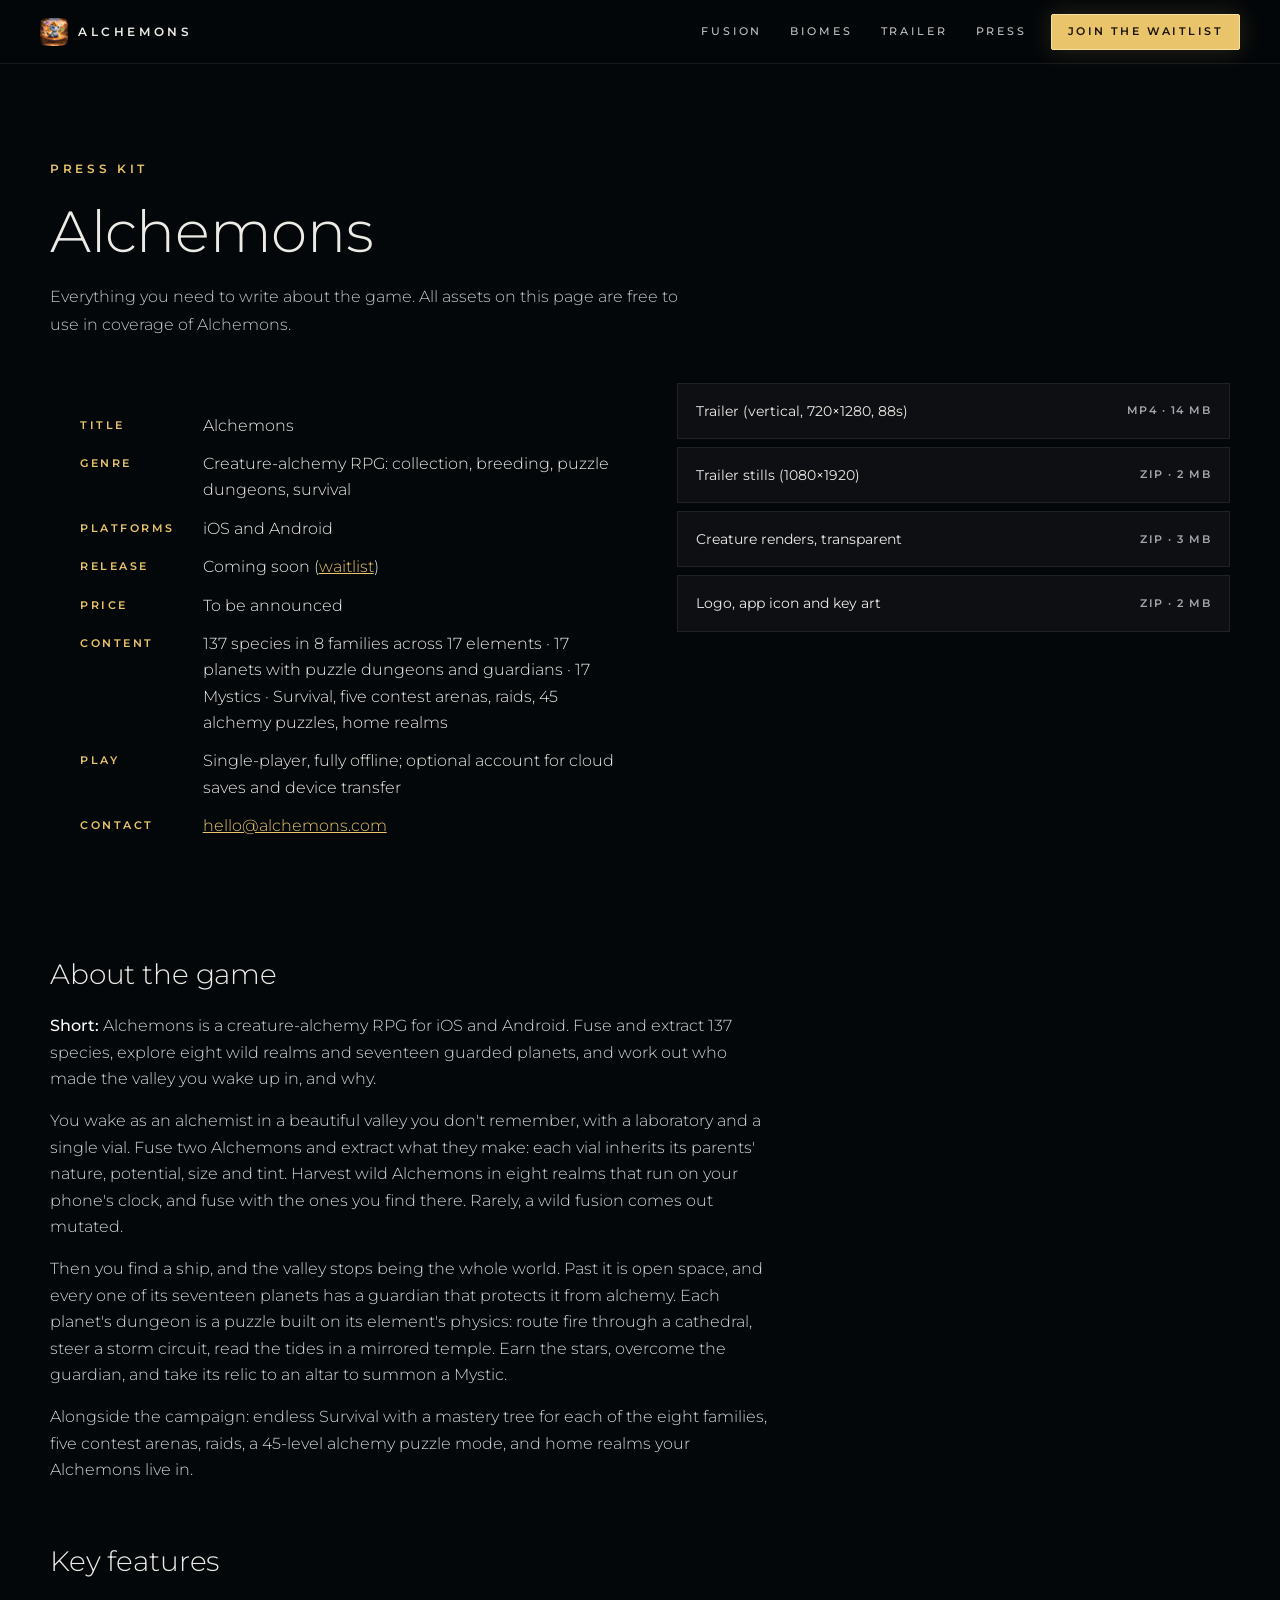
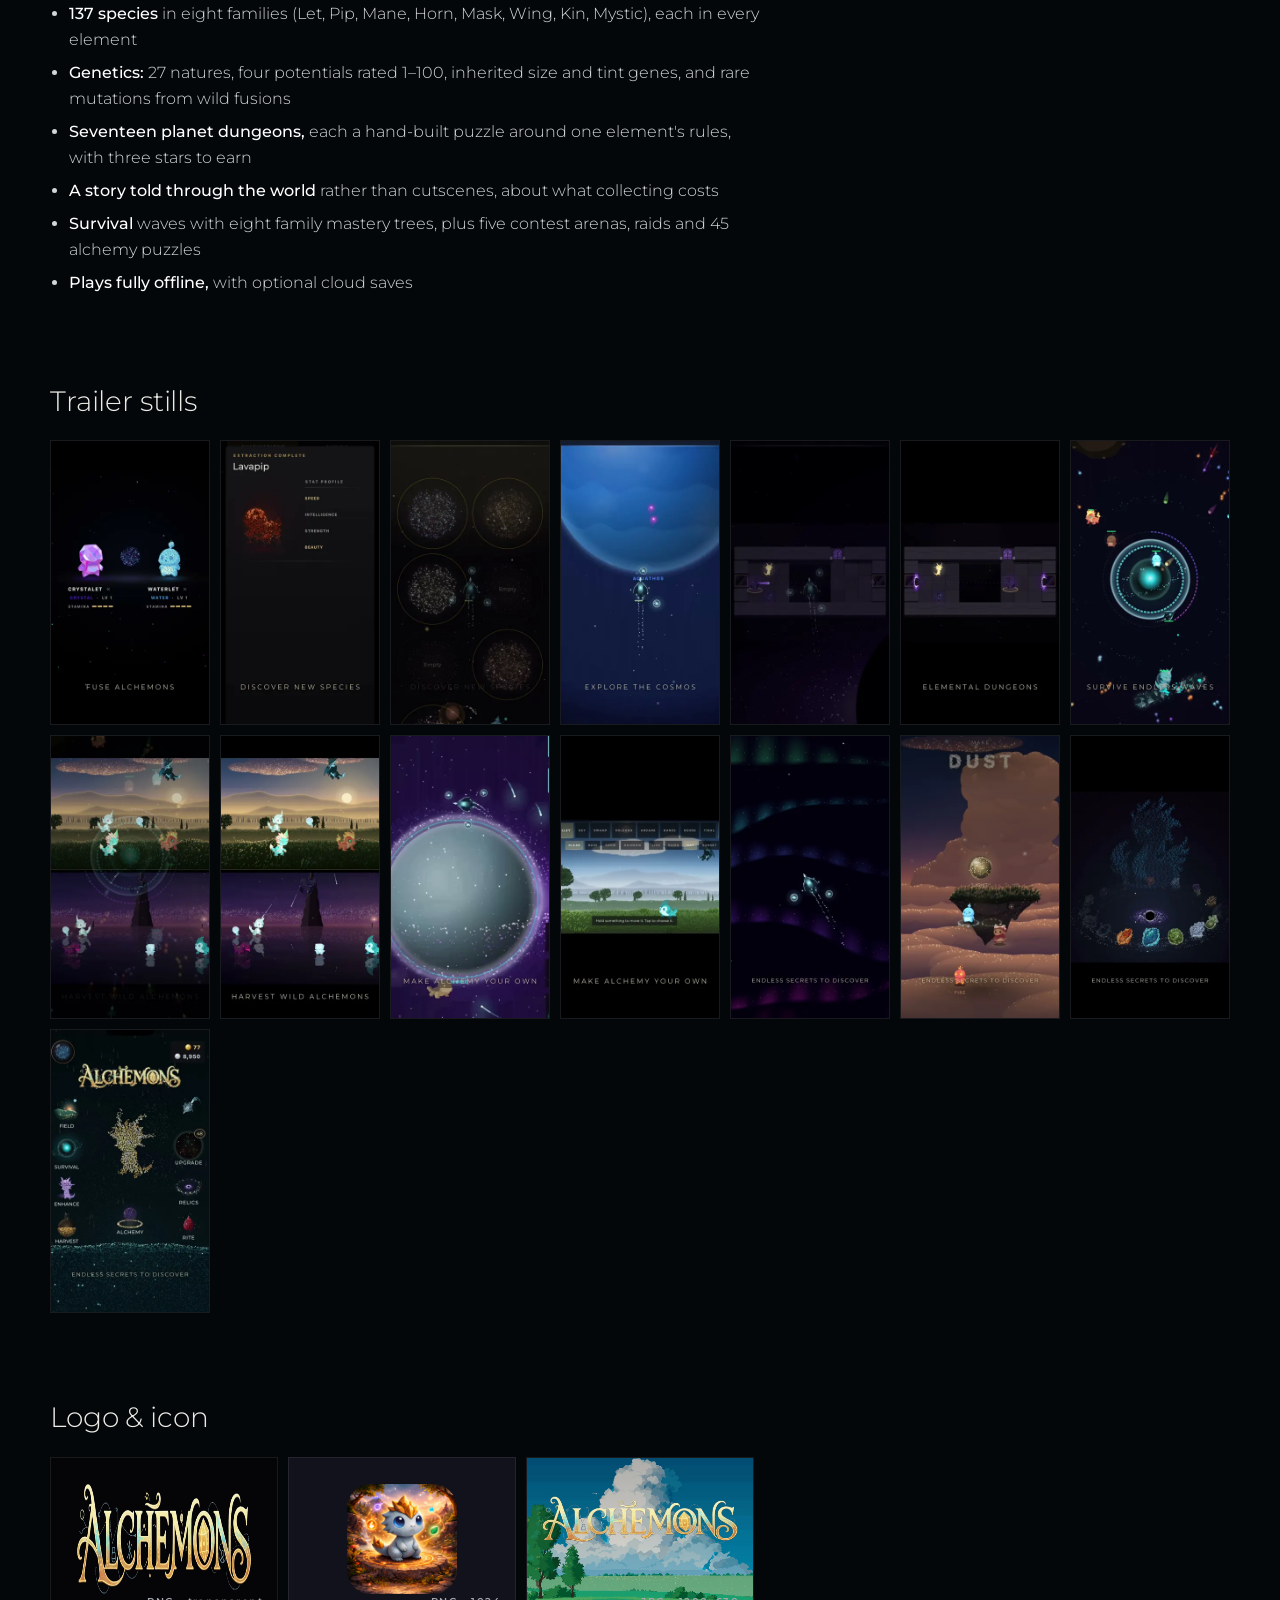
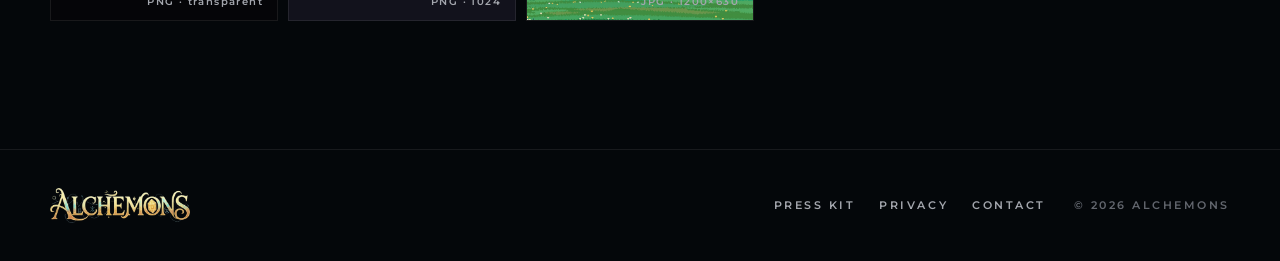
==== press/index.html @ 6f7db74b "One Fusion section with the Lets; the Valley drawn live as in the game Fusion - The orb codex and th" ====
<!doctype html>
<html lang="en">
<head>
  <meta charset="utf-8">
  <meta name="viewport" content="width=device-width, initial-scale=1, viewport-fit=cover">
  <title>Press kit — Alchemons</title>
  <meta name="description" content="Alchemons press kit: fact sheet, description, trailer, screenshots, logos and creature renders.">
  <meta name="theme-color" content="#050508">
  <link rel="icon" type="image/png" sizes="32x32" href="/assets/brand/icon-32.png">
  <link rel="apple-touch-icon" href="/assets/brand/icon-180.png">
  <meta property="og:title" content="Alchemons — Press kit">
  <meta property="og:image" content="/assets/brand/og.jpg">
  <link rel="preconnect" href="https://fonts.googleapis.com">
  <link rel="preconnect" href="https://fonts.gstatic.com" crossorigin>
  <link rel="stylesheet" href="https://fonts.googleapis.com/css2?family=Montserrat:ital,wght@0,300;0,400;0,500;0,600;1,300&display=swap">
  <link rel="stylesheet" href="/css/site.css">
</head>
<body>
  <header class="nav is-solid">
    <a class="nav-brand" href="/" aria-label="Alchemons home">
      <img src="/assets/brand/icon-64.png" alt="" width="28" height="28">
      <span>Alchemons</span>
    </a>
    <nav class="nav-links" aria-label="Site">
      <a href="/#fusion">Fusion</a>
      <a href="/#biomes">Biomes</a>
      <a href="/#trailer">Trailer</a>
      <a href="/press/" aria-current="page">Press</a>
    </nav>
    <a class="btn btn-gold btn-sm" href="/#waitlist">Join the waitlist</a>
  </header>

  <main class="page">
    <div class="wrap">
      <header class="page-head">
        <p class="eyebrow">Press kit</p>
        <h1>Alchemons</h1>
        <p class="lede">Everything you need to write about the game. All assets on this page are free to use in coverage of Alchemons.</p>
      </header>

      <div class="press-grid">
        <section class="panel" aria-labelledby="facts">
          <h2 id="facts" class="sr-only">Fact sheet</h2>
          <dl class="facts">
            <dt>Title</dt><dd>Alchemons</dd>
            <dt>Genre</dt><dd>Creature-alchemy RPG: collection, breeding, puzzle dungeons, survival</dd>
            <dt>Platforms</dt><dd>iOS and Android</dd>
            <dt>Release</dt><dd>Coming soon (<a href="/#waitlist">waitlist</a>)</dd>
            <dt>Price</dt><dd>To be announced</dd>
            <dt>Content</dt><dd>137 species in 8 families across 17 elements · 17 planets with puzzle dungeons and guardians · 17 Mystics · Survival, five contest arenas, raids, 45 alchemy puzzles, home realms</dd>
            <dt>Play</dt><dd>Single-player, fully offline; optional account for cloud saves and device transfer</dd>
            <dt>Contact</dt><dd><a href="mailto:hello@alchemons.com">hello@alchemons.com</a></dd>
          </dl>
        </section>

        <section aria-labelledby="dl">
          <h2 id="dl" class="sr-only">Downloads</h2>
          <ul class="downloads">
            <li><a href="/assets/media/trailer.mp4" download="alchemons-trailer.mp4">Trailer (vertical, 720×1280, 88s) <small>MP4 · 14 MB</small></a></li>
            <li><a href="/assets/press/alchemons-screenshots.zip" download>Trailer stills (1080×1920) <small>ZIP · 2 MB</small></a></li>
            <li><a href="/assets/press/alchemons-creatures.zip" download>Creature renders, transparent <small>ZIP · 3 MB</small></a></li>
            <li><a href="/assets/press/alchemons-logos.zip" download>Logo, app icon and key art <small>ZIP · 2 MB</small></a></li>
          </ul>
        </section>
      </div>

      <section class="press-section prose" aria-labelledby="about">
        <h2 id="about">About the game</h2>
        <p><strong>Short:</strong> Alchemons is a creature-alchemy RPG for iOS and Android. Fuse and extract 137 species, explore eight wild realms and seventeen guarded planets, and work out who made the valley you wake up in, and why.</p>
        <p>You wake as an alchemist in a beautiful valley you don't remember, with a laboratory and a single vial. Fuse two Alchemons and extract what they make: each vial inherits its parents' nature, potential, size and tint. Harvest wild Alchemons in eight realms that run on your phone's clock, and fuse with the ones you find there. Rarely, a wild fusion comes out mutated.</p>
        <p>Then you find a ship, and the valley stops being the whole world. Past it is open space, and every one of its seventeen planets has a guardian that protects it from alchemy. Each planet's dungeon is a puzzle built on its element's physics: route fire through a cathedral, steer a storm circuit, read the tides in a mirrored temple. Earn the stars, overcome the guardian, and take its relic to an altar to summon a Mystic.</p>
        <p>Alongside the campaign: endless Survival with a mastery tree for each of the eight families, five contest arenas, raids, a 45-level alchemy puzzle mode, and home realms your Alchemons live in.</p>

        <h2>Key features</h2>
        <ul>
          <li><strong>137 species</strong> in eight families (Let, Pip, Mane, Horn, Mask, Wing, Kin, Mystic), each in every element</li>
          <li><strong>Genetics:</strong> 27 natures, four potentials rated 1–100, inherited size and tint genes, and rare mutations from wild fusions</li>
          <li><strong>Seventeen planet dungeons,</strong> each a hand-built puzzle around one element's rules, with three stars to earn</li>
          <li><strong>A story told through the world</strong> rather than cutscenes, about what collecting costs</li>
          <li><strong>Survival</strong> waves with eight family mastery trees, plus five contest arenas, raids and 45 alchemy puzzles</li>
          <li><strong>Plays fully offline,</strong> with optional cloud saves</li>
        </ul>
      </section>

      <section class="press-section" aria-labelledby="stills">
        <h2 id="stills">Trailer stills</h2>
        <ul class="shots">
            <li><a href="/assets/media/screens/s01-1.jpg" target="_blank" rel="noopener"><img src="/assets/press/thumbs/s01-1.webp" alt="Alchemons trailer still 1" loading="lazy" width="360" height="640"></a></li>
            <li><a href="/assets/media/screens/s02-18.5.jpg" target="_blank" rel="noopener"><img src="/assets/press/thumbs/s02-18.5.webp" alt="Alchemons trailer still 2" loading="lazy" width="360" height="640"></a></li>
            <li><a href="/assets/media/screens/s03-21.5.jpg" target="_blank" rel="noopener"><img src="/assets/press/thumbs/s03-21.5.webp" alt="Alchemons trailer still 3" loading="lazy" width="360" height="640"></a></li>
            <li><a href="/assets/media/screens/s04-24.5.jpg" target="_blank" rel="noopener"><img src="/assets/press/thumbs/s04-24.5.webp" alt="Alchemons trailer still 4" loading="lazy" width="360" height="640"></a></li>
            <li><a href="/assets/media/screens/s05-30.5.jpg" target="_blank" rel="noopener"><img src="/assets/press/thumbs/s05-30.5.webp" alt="Alchemons trailer still 5" loading="lazy" width="360" height="640"></a></li>
            <li><a href="/assets/media/screens/s06-33.5.jpg" target="_blank" rel="noopener"><img src="/assets/press/thumbs/s06-33.5.webp" alt="Alchemons trailer still 6" loading="lazy" width="360" height="640"></a></li>
            <li><a href="/assets/media/screens/s07-36.5.jpg" target="_blank" rel="noopener"><img src="/assets/press/thumbs/s07-36.5.webp" alt="Alchemons trailer still 7" loading="lazy" width="360" height="640"></a></li>
            <li><a href="/assets/media/screens/s08-39.5.jpg" target="_blank" rel="noopener"><img src="/assets/press/thumbs/s08-39.5.webp" alt="Alchemons trailer still 8" loading="lazy" width="360" height="640"></a></li>
            <li><a href="/assets/media/screens/s09-42.5.jpg" target="_blank" rel="noopener"><img src="/assets/press/thumbs/s09-42.5.webp" alt="Alchemons trailer still 9" loading="lazy" width="360" height="640"></a></li>
            <li><a href="/assets/media/screens/s10-45.5.jpg" target="_blank" rel="noopener"><img src="/assets/press/thumbs/s10-45.5.webp" alt="Alchemons trailer still 10" loading="lazy" width="360" height="640"></a></li>
            <li><a href="/assets/media/screens/s11-54.jpg" target="_blank" rel="noopener"><img src="/assets/press/thumbs/s11-54.webp" alt="Alchemons trailer still 11" loading="lazy" width="360" height="640"></a></li>
            <li><a href="/assets/media/screens/s12-63.5.jpg" target="_blank" rel="noopener"><img src="/assets/press/thumbs/s12-63.5.webp" alt="Alchemons trailer still 12" loading="lazy" width="360" height="640"></a></li>
            <li><a href="/assets/media/screens/s13-69.5.jpg" target="_blank" rel="noopener"><img src="/assets/press/thumbs/s13-69.5.webp" alt="Alchemons trailer still 13" loading="lazy" width="360" height="640"></a></li>
            <li><a href="/assets/media/screens/s14-75.5.jpg" target="_blank" rel="noopener"><img src="/assets/press/thumbs/s14-75.5.webp" alt="Alchemons trailer still 14" loading="lazy" width="360" height="640"></a></li>
            <li><a href="/assets/media/screens/s15-78.5.jpg" target="_blank" rel="noopener"><img src="/assets/press/thumbs/s15-78.5.webp" alt="Alchemons trailer still 15" loading="lazy" width="360" height="640"></a></li>
        </ul>
      </section>

      <section class="press-section" aria-labelledby="brand">
        <h2 id="brand">Logo &amp; icon</h2>
        <div class="brand-row">
          <a class="brand-tile" href="/assets/brand/logo.png" download style="background:#050508"><img src="/assets/brand/logo.webp" alt="Alchemons logo" width="884" height="219" loading="lazy"><span>PNG · transparent</span></a>
          <a class="brand-tile" href="/assets/brand/icon-1024.png" download style="background:#12121c"><img src="/assets/brand/icon-512.png" alt="Alchemons app icon" width="110" height="110" loading="lazy" style="border-radius:24px"><span>PNG · 1024</span></a>
          <a class="brand-tile" href="/assets/brand/og.jpg" download style="background:#050508;padding:0;overflow:hidden"><img src="/assets/brand/og.jpg" alt="Alchemons key art" width="1200" height="630" loading="lazy" style="max-height:none;width:100%;height:100%;object-fit:cover"><span>JPG · 1200×630</span></a>
        </div>
      </section>
    </div>
  </main>

  <footer class="footer">
    <div class="wrap footer-inner">
      <a class="footer-brand" href="/"><img src="/assets/brand/logo.webp" alt="Alchemons" width="160" height="40" loading="lazy"></a>
      <nav class="footer-links" aria-label="Footer">
        <a href="/press/">Press kit</a>
        <a href="/privacy/">Privacy</a>
        <a href="mailto:hello@alchemons.com">Contact</a>
      </nav>
      <p class="footer-copy">© 2026 Alchemons</p>
    </div>
  </footer>
</body>
</html>
---- css/site.css ----
/* Alchemons — site styles.
   Follows the game: a teal-black void, dark glass bracketed at the corners,
   Montserrat in thin spaced capitals, and everything that glows made of grains. */

:root {
  --void: #04070a;
  --ink: #0a0d11;
  --glass: rgba(18, 20, 24, 0.72);
  --glass-hi: rgba(255, 255, 255, 0.04);
  --line: rgba(255, 255, 255, 0.08);
  --line-hi: rgba(255, 255, 255, 0.16);
  --bracket: rgba(255, 255, 255, 0.34);
  --gold: #e9c46a;
  --gold-hi: #f7e1a3;
  --gold-lo: #a9832f;
  --teal: #7fd6c8;
  --text: #ecebe6;
  --muted: #a3a6ad;
  --faint: #62666e;

  --font: 'Montserrat', system-ui, -apple-system, sans-serif;

  --wrap: 1180px;
  --gutter: clamp(16px, 4vw, 40px);
  --radius: 4px;
  --nav-h: 64px;
}

*, *::before, *::after { box-sizing: border-box; }
html { scroll-behavior: smooth; -webkit-text-size-adjust: 100%; overflow-x: clip; }
@media (prefers-reduced-motion: reduce) { html { scroll-behavior: auto; } }
body {
  margin: 0;
  background: var(--void);
  color: var(--text);
  font-family: var(--font);
  font-size: 16px;
  font-weight: 400;
  line-height: 1.65;
  -webkit-font-smoothing: antialiased;
  overflow-x: clip;
}
img, video, canvas { display: block; max-width: 100%; }
a { color: var(--gold); }
h1, h2, h3 { font-family: var(--font); font-weight: 300; line-height: 1.2; margin: 0; text-wrap: balance; letter-spacing: -0.005em; }
h2 { font-size: clamp(28px, 3.8vw, 46px); }
h3 { font-size: clamp(18px, 1.6vw, 21px); font-weight: 400; }
p { margin: 0 0 1em; }
:focus-visible { outline: 1px solid var(--gold); outline-offset: 3px; }

.sr-only { position: absolute; width: 1px; height: 1px; overflow: hidden; clip: rect(0 0 0 0); white-space: nowrap; }
.skip { position: absolute; left: 12px; top: -60px; z-index: 100; background: var(--gold); color: var(--void); padding: 8px 14px; font-size: 13px; }
.skip:focus { top: 12px; }

.wrap { width: min(var(--wrap), 100% - 2 * var(--gutter)); margin-inline: auto; }
.muted { color: var(--muted); }
.eyebrow { font-size: 11.5px; font-weight: 600; letter-spacing: 0.32em; text-transform: uppercase; color: var(--gold); margin: 0 0 18px; }
.lede { font-size: clamp(15.5px, 1.25vw, 17px); font-weight: 300; color: #c4c6cb; max-width: 60ch; line-height: 1.75; }

/* Dark glass with corner brackets, as the game frames its panels. */
.bracketed { position: relative; background: var(--glass); border: 1px solid var(--line); }
.bracketed::before {
  content: ''; position: absolute; inset: -1px; pointer-events: none; z-index: 3;
  --b: var(--bracket); --l: 14px;
  background:
    linear-gradient(var(--b), var(--b)) 0 0 / var(--l) 1px no-repeat,
    linear-gradient(var(--b), var(--b)) 0 0 / 1px var(--l) no-repeat,
    linear-gradient(var(--b), var(--b)) 100% 0 / var(--l) 1px no-repeat,
    linear-gradient(var(--b), var(--b)) 100% 0 / 1px var(--l) no-repeat,
    linear-gradient(var(--b), var(--b)) 0 100% / var(--l) 1px no-repeat,
    linear-gradient(var(--b), var(--b)) 0 100% / 1px var(--l) no-repeat,
    linear-gradient(var(--b), var(--b)) 100% 100% / var(--l) 1px no-repeat,
    linear-gradient(var(--b), var(--b)) 100% 100% / 1px var(--l) no-repeat;
}

/* ── Buttons ── */
.btn {
  --h: 48px;
  display: inline-flex; align-items: center; justify-content: center; gap: 8px;
  height: var(--h); padding: 0 26px; border-radius: 2px;
  font-family: var(--font); font-size: 12px; font-weight: 600; letter-spacing: 0.22em; text-transform: uppercase;
  text-decoration: none; cursor: pointer; border: 1px solid transparent; white-space: nowrap;
  transition: background .2s ease, border-color .2s ease, color .2s ease, box-shadow .2s ease;
}
.btn-sm { --h: 36px; padding: 0 16px; font-size: 11px; }
.btn-gold { color: #1a1406; background: var(--gold); border-color: var(--gold-hi); box-shadow: 0 0 24px rgba(233, 196, 106, .18); }
.btn-gold:hover { background: var(--gold-hi); box-shadow: 0 0 34px rgba(233, 196, 106, .32); }
.btn-ghost { color: var(--text); background: rgba(4, 7, 10, .42); border-color: rgba(255, 255, 255, .3); backdrop-filter: blur(8px); -webkit-backdrop-filter: blur(8px); }
.btn-ghost:hover { border-color: var(--gold); color: var(--gold-hi); }

/* ── Nav ── */
.nav {
  position: fixed; inset: 0 0 auto; z-index: 50; height: var(--nav-h);
  display: flex; align-items: center; gap: 24px; padding: 0 var(--gutter);
  border-bottom: 1px solid transparent; transition: background .3s ease, border-color .3s ease;
}
.nav.is-solid { background: rgba(4, 7, 10, .82); border-bottom-color: var(--line); backdrop-filter: blur(14px); -webkit-backdrop-filter: blur(14px); }
.nav-brand { display: flex; align-items: center; gap: 10px; text-decoration: none; color: var(--text); font-size: 12px; font-weight: 600; letter-spacing: .3em; text-transform: uppercase; }
.nav-brand img { border-radius: 6px; }
.nav-links { display: flex; gap: 28px; margin-left: auto; }
.nav-links a { font-size: 11px; font-weight: 500; letter-spacing: .26em; text-transform: uppercase; color: rgba(236, 235, 230, .82); text-decoration: none; }
.nav-links a:hover { color: var(--gold-hi); }
.nav:not(.is-solid) .nav-brand span, .nav:not(.is-solid) .nav-links a { text-shadow: 0 1px 10px rgba(0, 20, 40, .6); }
@media (max-width: 760px) { .nav-links { display: none; } .nav .btn { margin-left: auto; } }

/* ── The Valley ── */
.valley { position: relative; height: 420vh; height: 420svh; }
.valley-stage { position: sticky; top: 0; height: 100vh; height: 100svh; overflow: hidden; background: var(--void); }
.valley-still, .valley-canvas, .valley-scene { position: absolute; inset: 0; width: 100%; height: 100%; }
.valley-still { object-fit: cover; object-position: 50% 62%; }
.valley-canvas { opacity: 0; }
.valley.is-dissolving .valley-canvas { opacity: 1; }
.valley.is-dissolving .valley-still { visibility: hidden; }
/* the living scene fades in over the still it replaces, which then goes */
.valley-scene { opacity: 0; transition: opacity .6s ease; }
.valley.has-scene .valley-scene { opacity: 1; }
.valley.has-scene .valley-still { visibility: hidden; transition: visibility 0s .6s; }
.valley-shade { position: absolute; inset: 0; pointer-events: none; background: linear-gradient(180deg, rgba(4, 12, 24, .35), transparent 24%), radial-gradient(ellipse 60% 40% at 50% 46%, rgba(6, 16, 32, .22), transparent 70%); }
.valley-creatures { position: absolute; inset: 0; pointer-events: none; }
.valley-creatures .sprite { position: absolute; transform: translate(-50%, -100%); filter: drop-shadow(0 4px 6px rgba(0, 20, 0, .35)); }

.hero {
  position: absolute; inset: 0; z-index: 3;
  display: flex; flex-direction: column; align-items: center; justify-content: center;
  text-align: center; padding: var(--nav-h) var(--gutter) 10vh; will-change: opacity, transform;
}
.hero-logo { position: relative; margin: 0; width: min(660px, 86vw); aspect-ratio: 884 / 219; }
.hero-logo canvas, .hero-logo img { position: absolute; inset: 0; width: 100%; height: 100%; }
.hero-logo img { filter: drop-shadow(0 4px 24px rgba(0, 12, 30, .5)); transition: opacity .7s ease, filter .7s ease; }
.hero-logo.is-grains img { opacity: .22; filter: blur(1.5px) drop-shadow(0 4px 24px rgba(0, 12, 30, .6)); }
.hero-tag { text-wrap: balance; font-size: 11.5px; font-weight: 600; letter-spacing: .34em; text-transform: uppercase; color: #fff; text-shadow: 0 1px 12px rgba(0, 20, 40, .85); margin: 18px 0 30px; animation: rise 1.4s .4s cubic-bezier(.2, .7, .2, 1) both; }
.hero-actions { display: flex; flex-wrap: wrap; justify-content: center; gap: 12px; animation: rise 1.4s .55s cubic-bezier(.2, .7, .2, 1) both; }
.hero-cue { position: absolute; bottom: 26px; left: 50%; transform: translateX(-50%); margin: 0; display: flex; flex-direction: column; align-items: center; gap: 10px; font-size: 10px; font-weight: 600; letter-spacing: .42em; text-transform: uppercase; color: rgba(255, 255, 255, .88); text-shadow: 0 1px 6px rgba(0, 20, 0, .7); }
.hero-cue span { padding-left: .42em; }
.hero-cue i { width: 1px; height: 38px; background: linear-gradient(rgba(255, 255, 255, .9), transparent); animation: drip 2.2s ease-in-out infinite; transform-origin: top; }
@media (max-width: 480px) { .hero-tag { letter-spacing: .24em; font-size: 10.5px; } }
@keyframes rise { from { opacity: 0; transform: translateY(14px); } to { opacity: 1; transform: none; } }
@keyframes drip { 0% { transform: scaleY(0); opacity: 1; } 60% { transform: scaleY(1); opacity: 1; } 100% { transform: scaleY(1); opacity: 0; } }

.lines { position: absolute; inset: 0; z-index: 4; pointer-events: none; }
.line {
  position: absolute; left: 50%; top: 50%; width: min(820px, 100% - 2 * var(--gutter)); margin: 0;
  transform: translate(-50%, -50%); text-align: center;
  font-weight: 300; font-size: clamp(22px, 3.2vw, 40px); line-height: 1.35; color: #fff;
  text-shadow: 0 2px 22px rgba(0, 0, 0, .8); opacity: 0; will-change: opacity, transform, filter;
}
.line span { color: var(--gold-hi); }
.line-final { font-size: clamp(14px, 1.7vw, 20px); font-weight: 400; letter-spacing: .55em; text-transform: uppercase; padding-left: .55em; color: #f3f1ea; text-shadow: 0 0 30px rgba(127, 214, 200, .25); }

/* ── Sections ── */
.section { position: relative; padding: clamp(96px, 12vw, 160px) 0; }
.section-head { margin-bottom: clamp(40px, 5vw, 64px); max-width: 780px; }
.section-head h2 { margin-bottom: 20px; }

/* Sprites: a horizontal strip, stepped */
.sprite {
  --size: 96px; --frames: 4; --ms: 100ms;
  display: inline-block; width: var(--size); height: var(--size);
  background-size: calc(var(--size) * var(--frames)) var(--size); background-repeat: no-repeat; background-position: 0 0;
}
.sprite.is-anim { animation: sprite calc(var(--ms) * var(--frames)) steps(var(--frames)) infinite; }
@keyframes sprite { to { background-position: calc(var(--size) * var(--frames) * -1) 0; } }
@media (prefers-reduced-motion: reduce) { .sprite.is-anim { animation: none; } }

/* ── Fusion: two Lets, and what they make ── */
.fusion { padding-top: clamp(48px, 7vw, 96px); }
.fuse-stage { height: clamp(320px, 36vw, 460px); overflow: hidden; }
.fuse-stage canvas { position: absolute; inset: 0; width: 100%; height: 100%; }
.fuse-stage::after { content: ''; position: absolute; left: 0; right: 0; bottom: 0; height: 40%; pointer-events: none; background: linear-gradient(transparent, color-mix(in srgb, var(--tint, #e9c46a) 12%, transparent)); border-bottom: 1px solid color-mix(in srgb, var(--tint, #e9c46a) 55%, transparent); transition: background .6s ease, border-color .6s ease; }
.fuse-label { position: absolute; z-index: 2; margin: 0; transform: translateX(-50%); text-align: center; white-space: nowrap; font-size: 15px; font-weight: 300; color: #f1efe9; opacity: 0; transition: opacity .4s ease; pointer-events: none; }
.fuse-label.is-on { opacity: 1; }
.fuse-label span { display: block; font-size: 9.5px; font-weight: 600; letter-spacing: .28em; text-transform: uppercase; color: var(--muted); margin-bottom: 2px; }
.formula { position: absolute; left: 0; right: 0; bottom: 16px; z-index: 2; margin: 0; padding: 0 12px; text-align: center; font-size: 11.5px; font-weight: 600; letter-spacing: .22em; text-transform: uppercase; color: #e9e7e1; }
.formula .op { color: var(--faint); margin: 0 .7em; letter-spacing: 0; }
.formula .pct { margin-left: .6em; }
.formula .odds { display: block; margin-top: 6px; font-size: 10px; letter-spacing: .18em; color: var(--faint); font-weight: 500; }
.formula-hint { color: var(--muted); }
.fuse-desc { min-height: 3.4em; max-width: 640px; margin: 18px auto 26px; text-align: center; font-size: 14.5px; font-weight: 300; font-style: italic; color: #c9cbd0; line-height: 1.6; }
.fuse-desc strong { font-style: normal; font-weight: 400; color: #f1efe9; margin-right: .6em; }
.fuse-desc span { font-style: normal; font-size: 10px; font-weight: 600; letter-spacing: .24em; text-transform: uppercase; color: var(--muted); margin-right: 1em; }
@media (max-width: 520px) { .fuse-label { font-size: 13px; } .formula { font-size: 10px; letter-spacing: .14em; } .formula .op { margin: 0 .4em; } }

.let-grid { list-style: none; margin: 0; padding: 0; display: grid; grid-template-columns: repeat(9, minmax(0, 1fr)); gap: 8px; }
.let-grid button {
  --c: #fff;
  width: 100%; aspect-ratio: 1; position: relative; display: grid; place-items: center; padding: 0; cursor: pointer;
  background: #0d0f13; border: 1px solid var(--line); transition: border-color .2s ease, background .2s ease, opacity .3s ease;
}
.let-grid button::after { content: attr(data-el); position: absolute; bottom: 7px; left: 0; right: 0; font-family: var(--font); font-size: 9px; font-weight: 600; letter-spacing: .2em; text-transform: uppercase; color: var(--faint); }
.let-grid button:hover { border-color: color-mix(in srgb, var(--c) 45%, transparent); }
.let-grid button[aria-pressed="true"] { border-color: var(--c); background: color-mix(in srgb, var(--c) 8%, #0d0f13); }
.let-grid button[aria-pressed="true"]::after { color: var(--c); }
.let-grid button.is-dim { opacity: .3; }
.let-grid button.is-dim:hover { opacity: .5; }
.let-grid .sprite { --size: 76px; margin-top: -12px; filter: drop-shadow(0 0 9px color-mix(in srgb, var(--c) 30%, transparent)); }
/* Darklet's sheet is cut wider (724px frames with room for its ring), so it reads small beside the others */
.let-grid button[data-id="LET15"] .sprite { --size: 100px; margin-top: -20px; }
.let-grid button:hover .sprite { animation: sprite calc(var(--ms) * var(--frames)) steps(var(--frames)) infinite; }
@media (prefers-reduced-motion: reduce) { .let-grid button:hover .sprite { animation: none; } }
@media (max-width: 980px) { .let-grid { grid-template-columns: repeat(6, minmax(0, 1fr)); } }
@media (max-width: 560px) {
  .let-grid { grid-template-columns: repeat(4, minmax(0, 1fr)); gap: 6px; }
  .let-grid .sprite { --size: 58px; }
  .let-grid button[data-id="LET15"] .sprite { --size: 76px; margin-top: -18px; }
  .let-grid button::after { font-size: 8px; letter-spacing: .14em; }
}

.genes { list-style: none; margin: clamp(44px, 6vw, 68px) 0 0; padding: 0; display: grid; grid-template-columns: repeat(5, 1fr); gap: 1px; background: var(--line); border: 1px solid var(--line); }
.genes li { background: var(--void); padding: 24px 22px; }
.genes strong { display: block; font-weight: 300; font-size: 38px; color: var(--gold); line-height: 1; margin-bottom: 10px; }
.genes span { font-size: 13.5px; color: var(--muted); line-height: 1.55; display: block; }
@media (max-width: 960px) { .genes { grid-template-columns: repeat(2, 1fr); } .genes li:last-child:nth-child(odd) { grid-column: span 2; } }
@media (max-width: 420px) { .genes { grid-template-columns: 1fr; } .genes li:last-child:nth-child(odd) { grid-column: auto; } }

/* ── Biomes ── */
.biome-viewer { display: grid; gap: 18px; }
.biome-window { aspect-ratio: 16 / 8.6; overflow: hidden; background: #000; }
.biome-window canvas, .biome-window img { position: absolute; inset: 0; width: 100%; height: 100%; }
.biome-window img { object-fit: cover; }
.biome-window.is-shifting img { visibility: hidden; }
.biome-window canvas { z-index: 1; pointer-events: none; visibility: hidden; }
.biome-window.is-shifting canvas { visibility: visible; }
.biome-caption { position: absolute; left: 0; right: 0; bottom: 0; z-index: 2; margin: 0; padding: 80px 24px 18px; background: linear-gradient(transparent, rgba(4, 7, 10, .6) 45%, rgba(4, 7, 10, .92)); display: flex; flex-wrap: wrap; align-items: baseline; gap: 6px 18px; }
.biome-caption #biome-name { font-size: 12px; font-weight: 600; letter-spacing: .3em; text-transform: uppercase; color: #fff; }
.biome-caption #biome-line { font-size: 14px; font-weight: 300; color: #d5d7dc; }
.portals { list-style: none; margin: 0; padding: 0; display: grid; grid-template-columns: repeat(6, minmax(0, 1fr)); gap: 12px; }
.portals button { width: 100%; padding: 0; background: none; border: 0; cursor: pointer; display: flex; flex-direction: column; align-items: center; gap: 8px; text-align: center; line-height: 1.5; color: var(--muted); font-family: var(--font); font-size: 10px; font-weight: 600; letter-spacing: .22em; text-transform: uppercase; }
.portals canvas { width: 100%; aspect-ratio: 1; }
.portals button:hover, .portals button[aria-pressed="true"] { color: #fff; }
@media (max-width: 640px) { .portals { grid-template-columns: repeat(3, minmax(0, 1fr)); } .biome-window { aspect-ratio: 4 / 3; } }

/* ── Trailer ── */
.trailer-grid { display: grid; grid-template-columns: auto 1fr; gap: clamp(32px, 7vw, 96px); align-items: center; }
.phone { width: min(330px, 78vw); aspect-ratio: 9 / 16; border-radius: 36px; padding: 9px; background: linear-gradient(160deg, #22262c, #0a0c10 40%, #181b21); box-shadow: 0 0 0 1px rgba(255, 255, 255, .08) inset, 0 40px 120px rgba(0, 0, 0, .6), 0 0 80px rgba(127, 214, 200, .07); }
.phone video { width: 100%; height: 100%; object-fit: cover; border-radius: 28px; background: #000; }
.trailer-copy h2 { margin-bottom: 26px; }
.chapters { list-style: none; margin: 0; padding: 0; counter-reset: ch; max-width: 460px; }
.chapters li { counter-increment: ch; border-top: 1px solid var(--line); }
.chapters li:last-child { border-bottom: 1px solid var(--line); }
.chapters button { width: 100%; display: flex; align-items: baseline; gap: 18px; padding: 13px 4px; text-align: left; cursor: pointer; background: none; border: 0; color: var(--text); font-family: var(--font); font-size: 11.5px; font-weight: 600; letter-spacing: .24em; text-transform: uppercase; transition: color .2s ease, padding .2s ease; }
.chapters button::before { content: counter(ch, decimal-leading-zero); color: var(--faint); font-size: 10px; letter-spacing: .1em; }
.chapters button:hover, .chapters button.is-current { color: var(--gold-hi); padding-left: 10px; }
.chapters button.is-current::before { color: var(--gold); }
@media (max-width: 760px) { .trailer-grid { grid-template-columns: 1fr; justify-items: center; } .trailer-copy { width: 100%; } }

/* ── Play ── */
.bento { display: grid; grid-template-columns: repeat(4, 1fr); grid-auto-rows: 360px; grid-auto-flow: dense; gap: 12px; }
.card { position: relative; display: flex; flex-direction: column; overflow: hidden; background: #0d0f13; border: 1px solid var(--line); }
.card img { flex: 1; min-height: 0; width: 100%; object-fit: cover; object-position: var(--focus, 50% 50%); transition: transform 1.2s cubic-bezier(.2, .7, .2, 1); }
.card:hover img { transform: scale(1.04); }
.card-copy { position: relative; z-index: 1; min-height: 132px; padding: 16px 18px 18px; background: #0d0f13; border-top: 1px solid var(--line); }
.card h3 { margin-bottom: 6px; }
.card p { font-size: 13.5px; font-weight: 300; line-height: 1.55; color: #cfd1d5; margin: 0; }
.card-wide { grid-column: span 2; }
.contests { margin-top: 12px; display: flex; align-items: center; justify-content: space-between; gap: 18px 32px; flex-wrap: wrap; padding: 24px 26px; }
.contests h3 { margin-bottom: 6px; }
.contests p { margin: 0; font-size: 13.5px; font-weight: 300; color: #cfd1d5; max-width: 52ch; }
.pills { list-style: none; display: flex; flex-wrap: wrap; gap: 8px; padding: 0; margin: 0; }
.pills li { font-size: 10px; font-weight: 600; letter-spacing: .22em; text-transform: uppercase; padding: 7px 12px; border: 1px solid rgba(233, 196, 106, .35); color: var(--gold); }
.play-foot { margin-top: 28px; text-align: center; font-size: 10.5px; font-weight: 600; letter-spacing: .3em; text-transform: uppercase; color: var(--muted); }
@media (max-width: 980px) { .bento { grid-template-columns: repeat(2, 1fr); grid-auto-rows: 340px; } }
@media (max-width: 560px) { .bento { grid-template-columns: 1fr; grid-auto-rows: auto; } .card img { flex: none; height: auto; aspect-ratio: 4 / 3; } .card-copy { min-height: 0; } .card-wide { grid-column: auto; } }

/* ── Waitlist ── */
.waitlist { overflow: hidden; text-align: center; border-top: 1px solid var(--line); }
.grains { position: absolute; inset: 0; width: 100%; height: 100%; }
.waitlist-inner { position: relative; display: flex; flex-direction: column; align-items: center; }
.waitlist-icon { border-radius: 20px; margin-bottom: 28px; box-shadow: 0 0 0 1px rgba(255, 255, 255, .1), 0 20px 60px rgba(127, 214, 200, .14); }
.waitlist h2 { margin-bottom: 14px; }
.waitlist .lede { margin-inline: auto; margin-bottom: 32px; }
.signup { width: min(500px, 100%); }
.signup-row { display: flex; gap: 6px; padding: 5px; background: rgba(13, 15, 19, .85); border: 1px solid var(--line-hi); }
.signup-row:focus-within { border-color: var(--gold); }
.signup input[type=email] { flex: 1; min-width: 0; background: none; border: 0; outline: none; color: var(--text); font-family: var(--font); font-size: 15px; padding: 0 14px; }
.signup input[type=email]::placeholder { color: var(--faint); }
.signup .btn { --h: 44px; }
.platforms { border: 0; margin: 14px 0 0; padding: 0; display: flex; justify-content: center; flex-wrap: wrap; gap: 8px; }
.platforms label { cursor: pointer; }
.platforms input { position: absolute; opacity: 0; pointer-events: none; }
.platforms span { display: inline-block; font-size: 10.5px; font-weight: 600; letter-spacing: .2em; text-transform: uppercase; padding: 8px 13px; border: 1px solid var(--line); color: var(--muted); transition: all .2s ease; }
.platforms input:checked + span { color: var(--gold-hi); border-color: var(--gold); }
.platforms input:focus-visible + span { outline: 1px solid var(--gold); outline-offset: 2px; }
.hp { position: absolute; left: -9999px; }
.signup-status { min-height: 1.6em; margin: 18px 0 4px; font-size: 13.5px; }
.signup-status.ok { color: var(--teal); }
.signup-status.err { color: #ff8f8f; }
.signup.is-done .signup-row, .signup.is-done .platforms { opacity: .45; pointer-events: none; }
.fine { font-size: 12px; color: var(--faint); }
.fine a { color: var(--muted); }

/* ── Footer ── */
.footer { border-top: 1px solid var(--line); padding: 38px 0 calc(38px + env(safe-area-inset-bottom)); }
.footer-inner { display: flex; align-items: center; gap: 28px; flex-wrap: wrap; }
.footer-brand img { width: 140px; height: auto; }
.footer-links { display: flex; gap: 24px; margin-left: auto; flex-wrap: wrap; }
.footer-links a, .footer-copy { font-size: 10.5px; font-weight: 600; letter-spacing: .24em; text-transform: uppercase; color: var(--muted); text-decoration: none; }
.footer-links a:hover { color: var(--gold-hi); }
.footer-copy { margin: 0; color: var(--faint); }
@media (max-width: 640px) { .footer-inner { flex-direction: column; text-align: center; } .footer-links { margin: 0; justify-content: center; } }

/* ── Reveal ── */
.reveal { opacity: 0; transform: translateY(20px); transition: opacity 1s ease, transform 1s cubic-bezier(.2, .7, .2, 1); }
.reveal.is-in { opacity: 1; transform: none; }
@media (prefers-reduced-motion: reduce) { .reveal { opacity: 1; transform: none; transition: none; } }

/* ── Sub-pages (press, privacy, 404) ── */
.page { padding: calc(var(--nav-h) + clamp(48px, 8vw, 96px)) 0 clamp(80px, 10vw, 128px); }
.page-head { margin-bottom: 44px; max-width: 760px; }
.page-head h1 { font-size: clamp(34px, 5vw, 58px); margin-bottom: 16px; }
.prose { max-width: 720px; font-weight: 300; color: #d3d5d9; }
.prose h2 { font-size: clamp(20px, 2.2vw, 26px); margin: 2.2em 0 .6em; color: var(--text); }
.prose ul { padding-left: 1.2em; }
.prose li { margin-bottom: .4em; }
.prose strong { color: #fff; font-weight: 500; }
.panel { padding: clamp(22px, 3vw, 30px); }
.facts { display: grid; grid-template-columns: max-content 1fr; gap: 12px 28px; margin: 0; font-weight: 300; }
.facts dt { font-size: 10.5px; font-weight: 600; letter-spacing: .24em; text-transform: uppercase; color: var(--gold); padding-top: 4px; }
.facts dd { margin: 0; }
@media (max-width: 560px) { .facts { grid-template-columns: 1fr; gap: 2px; } .facts dd { margin-bottom: 12px; } }
.press-grid { display: grid; grid-template-columns: 1.1fr 1fr; gap: 18px; align-items: start; }
@media (max-width: 860px) { .press-grid { grid-template-columns: 1fr; } }
.downloads { list-style: none; margin: 0; padding: 0; display: grid; gap: 8px; }
.downloads a { display: flex; justify-content: space-between; align-items: center; gap: 16px; padding: 16px 18px; background: #0d0f13; border: 1px solid var(--line); color: var(--text); text-decoration: none; font-size: 13.5px; transition: border-color .2s ease; }
.downloads a:hover { border-color: var(--gold); }
.downloads small { color: var(--muted); font-size: 10.5px; font-weight: 600; letter-spacing: .14em; white-space: nowrap; }
.shots { display: grid; grid-template-columns: repeat(auto-fill, minmax(150px, 1fr)); gap: 10px; list-style: none; padding: 0; margin: 0; }
.shots a { display: block; overflow: hidden; border: 1px solid var(--line); aspect-ratio: 9 / 16; transition: border-color .2s ease; }
.shots-wide { grid-template-columns: repeat(auto-fill, minmax(260px, 1fr)); margin-bottom: 10px; }
.shots-wide a { aspect-ratio: 16 / 8.8; }
.shots a:hover { border-color: var(--gold); }
.shots img { width: 100%; height: 100%; object-fit: cover; }
.press-section { margin-top: clamp(56px, 7vw, 88px); }
.press-section > h2 { font-size: clamp(20px, 2.4vw, 28px); margin-bottom: 22px; }
.brand-row { display: grid; grid-template-columns: repeat(auto-fill, minmax(220px, 1fr)); gap: 10px; }
.brand-tile { border: 1px solid var(--line); padding: 26px; display: grid; place-items: center; min-height: 160px; text-decoration: none; position: relative; }
.brand-tile img { max-height: 110px; width: auto; }
.brand-tile span { position: absolute; bottom: 10px; right: 14px; font-size: 10px; font-weight: 600; color: var(--muted); letter-spacing: .14em; }
.lost { min-height: 100vh; min-height: 100svh; display: grid; place-items: center; text-align: center; padding: var(--gutter); }
.lost h1 { font-size: clamp(30px, 5vw, 52px); margin: 12px 0 14px; }
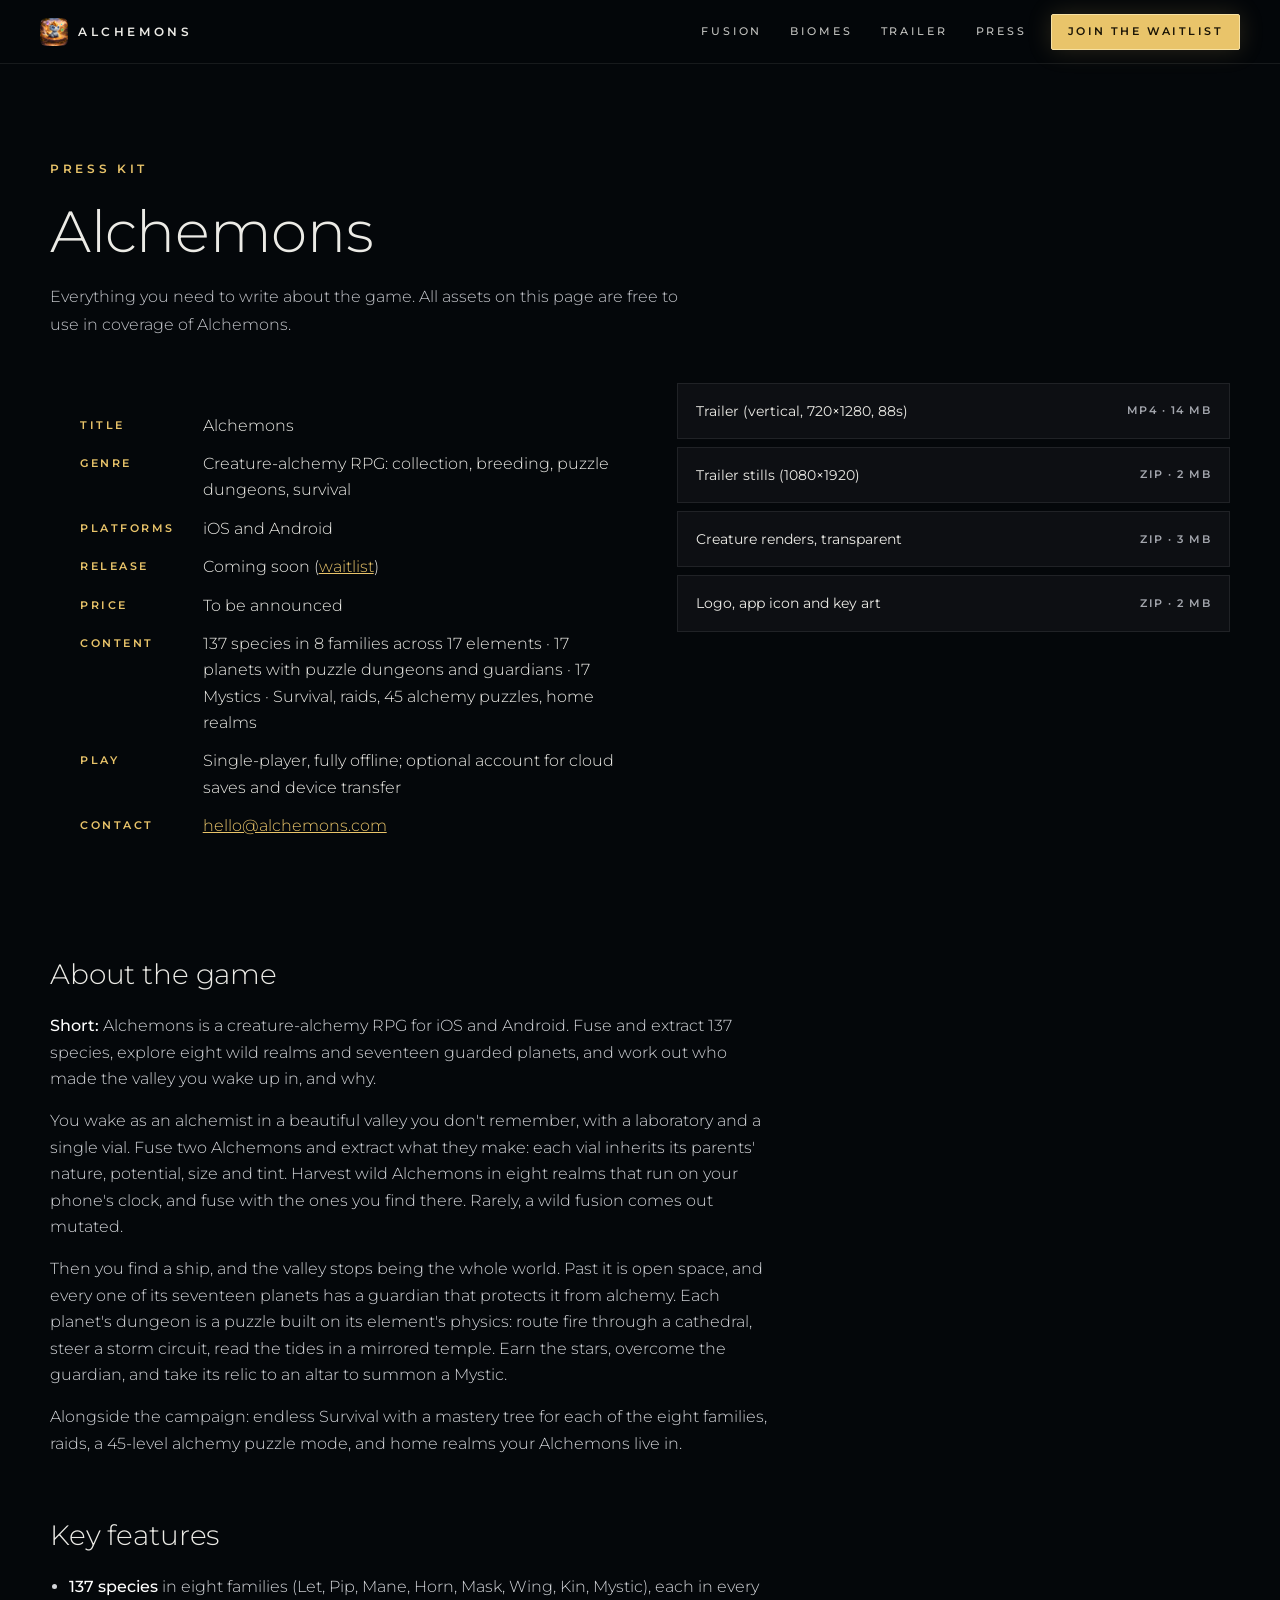
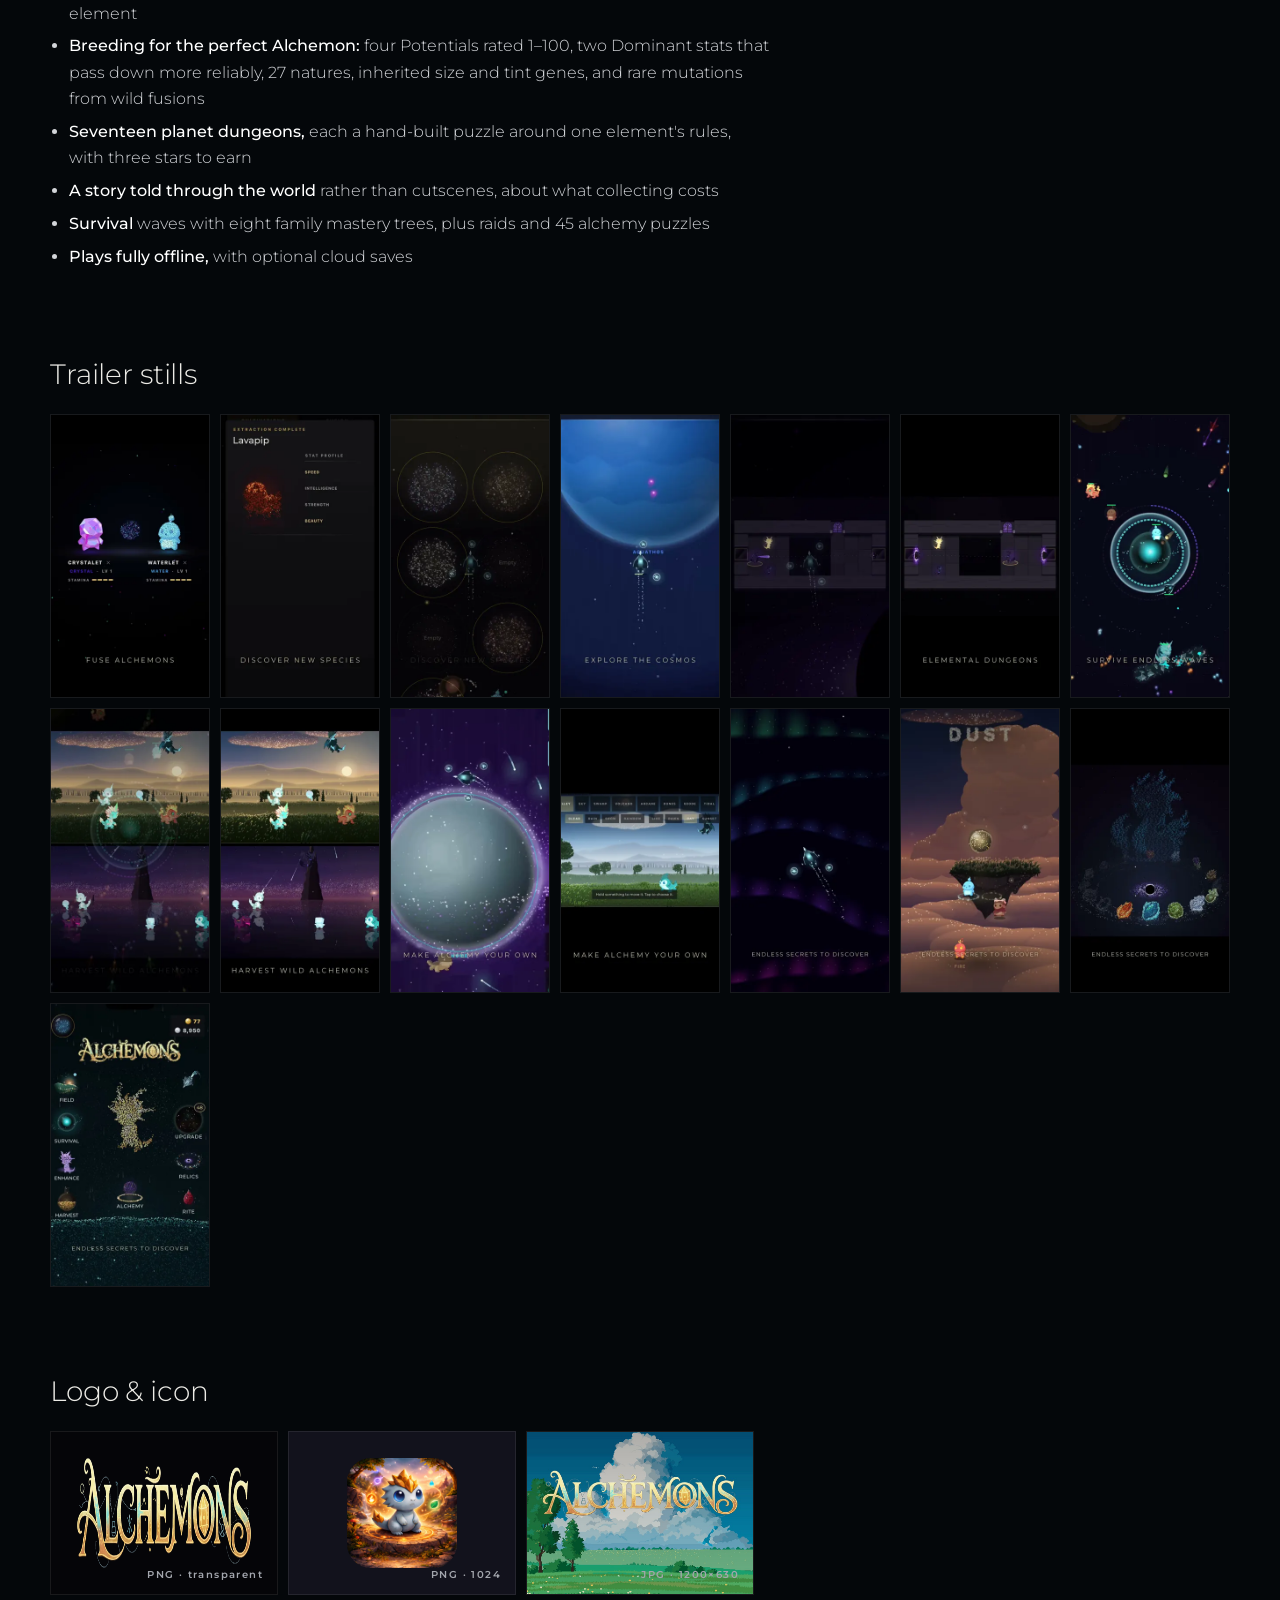
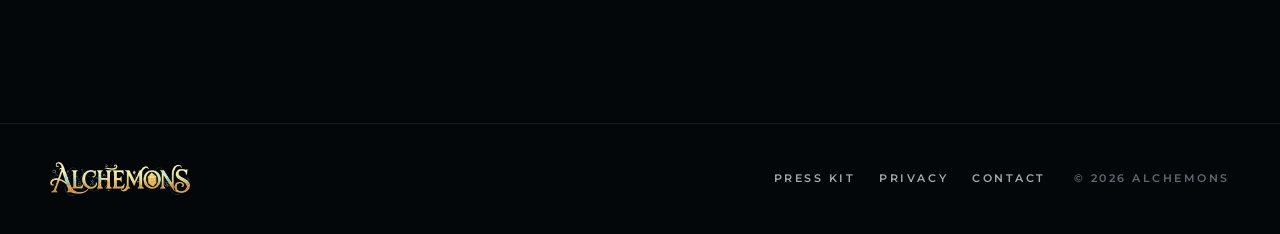
==== commit 333a9f8e: "The game's own lines, the first four elements, and breeding for Potentials - Headings and the valley" ====
--- a/press/index.html
+++ b/press/index.html
@@ -13,7 +13,7 @@
   <link rel="preconnect" href="https://fonts.googleapis.com">
   <link rel="preconnect" href="https://fonts.gstatic.com" crossorigin>
   <link rel="stylesheet" href="https://fonts.googleapis.com/css2?family=Montserrat:ital,wght@0,300;0,400;0,500;0,600;1,300&display=swap">
-  <link rel="stylesheet" href="/css/site.css">
+  <link rel="stylesheet" href="/css/site.css?v=3">
 </head>
 <body>
   <header class="nav is-solid">
@@ -47,7 +47,7 @@
             <dt>Platforms</dt><dd>iOS and Android</dd>
             <dt>Release</dt><dd>Coming soon (<a href="/#waitlist">waitlist</a>)</dd>
             <dt>Price</dt><dd>To be announced</dd>
-            <dt>Content</dt><dd>137 species in 8 families across 17 elements · 17 planets with puzzle dungeons and guardians · 17 Mystics · Survival, five contest arenas, raids, 45 alchemy puzzles, home realms</dd>
+            <dt>Content</dt><dd>137 species in 8 families across 17 elements · 17 planets with puzzle dungeons and guardians · 17 Mystics · Survival, raids, 45 alchemy puzzles, home realms</dd>
             <dt>Play</dt><dd>Single-player, fully offline; optional account for cloud saves and device transfer</dd>
             <dt>Contact</dt><dd><a href="mailto:hello@alchemons.com">hello@alchemons.com</a></dd>
           </dl>
@@ -69,15 +69,15 @@
         <p><strong>Short:</strong> Alchemons is a creature-alchemy RPG for iOS and Android. Fuse and extract 137 species, explore eight wild realms and seventeen guarded planets, and work out who made the valley you wake up in, and why.</p>
         <p>You wake as an alchemist in a beautiful valley you don't remember, with a laboratory and a single vial. Fuse two Alchemons and extract what they make: each vial inherits its parents' nature, potential, size and tint. Harvest wild Alchemons in eight realms that run on your phone's clock, and fuse with the ones you find there. Rarely, a wild fusion comes out mutated.</p>
         <p>Then you find a ship, and the valley stops being the whole world. Past it is open space, and every one of its seventeen planets has a guardian that protects it from alchemy. Each planet's dungeon is a puzzle built on its element's physics: route fire through a cathedral, steer a storm circuit, read the tides in a mirrored temple. Earn the stars, overcome the guardian, and take its relic to an altar to summon a Mystic.</p>
-        <p>Alongside the campaign: endless Survival with a mastery tree for each of the eight families, five contest arenas, raids, a 45-level alchemy puzzle mode, and home realms your Alchemons live in.</p>
+        <p>Alongside the campaign: endless Survival with a mastery tree for each of the eight families, raids, a 45-level alchemy puzzle mode, and home realms your Alchemons live in.</p>
 
         <h2>Key features</h2>
         <ul>
           <li><strong>137 species</strong> in eight families (Let, Pip, Mane, Horn, Mask, Wing, Kin, Mystic), each in every element</li>
-          <li><strong>Genetics:</strong> 27 natures, four potentials rated 1–100, inherited size and tint genes, and rare mutations from wild fusions</li>
+          <li><strong>Breeding for the perfect Alchemon:</strong> four Potentials rated 1–100, two Dominant stats that pass down more reliably, 27 natures, inherited size and tint genes, and rare mutations from wild fusions</li>
           <li><strong>Seventeen planet dungeons,</strong> each a hand-built puzzle around one element's rules, with three stars to earn</li>
           <li><strong>A story told through the world</strong> rather than cutscenes, about what collecting costs</li>
-          <li><strong>Survival</strong> waves with eight family mastery trees, plus five contest arenas, raids and 45 alchemy puzzles</li>
+          <li><strong>Survival</strong> waves with eight family mastery trees, plus raids and 45 alchemy puzzles</li>
           <li><strong>Plays fully offline,</strong> with optional cloud saves</li>
         </ul>
       </section>
--- a/css/site.css
+++ b/css/site.css
@@ -151,6 +151,9 @@
 .section { position: relative; padding: clamp(96px, 12vw, 160px) 0; }
 .section-head { margin-bottom: clamp(40px, 5vw, 64px); max-width: 780px; }
 .section-head h2 { margin-bottom: 20px; }
+/* The game's own lines, as headings: the line itself, then what follows it in the game */
+.quote { font-style: italic; font-weight: 300; }
+.quote span { display: block; margin-top: .35em; font-style: normal; font-size: .58em; letter-spacing: .02em; color: var(--gold-hi); }
 
 /* Sprites: a horizontal strip, stepped */
 .sprite {
@@ -175,12 +178,13 @@
 .formula .pct { margin-left: .6em; }
 .formula .odds { display: block; margin-top: 6px; font-size: 10px; letter-spacing: .18em; color: var(--faint); font-weight: 500; }
 .formula-hint { color: var(--muted); }
+.formula .secret { color: #f1efe9; letter-spacing: .3em; }
 .fuse-desc { min-height: 3.4em; max-width: 640px; margin: 18px auto 26px; text-align: center; font-size: 14.5px; font-weight: 300; font-style: italic; color: #c9cbd0; line-height: 1.6; }
 .fuse-desc strong { font-style: normal; font-weight: 400; color: #f1efe9; margin-right: .6em; }
 .fuse-desc span { font-style: normal; font-size: 10px; font-weight: 600; letter-spacing: .24em; text-transform: uppercase; color: var(--muted); margin-right: 1em; }
 @media (max-width: 520px) { .fuse-label { font-size: 13px; } .formula { font-size: 10px; letter-spacing: .14em; } .formula .op { margin: 0 .4em; } }
 
-.let-grid { list-style: none; margin: 0; padding: 0; display: grid; grid-template-columns: repeat(9, minmax(0, 1fr)); gap: 8px; }
+.let-grid { list-style: none; margin: 0 auto; padding: 0; display: grid; grid-template-columns: repeat(4, minmax(0, 1fr)); gap: 10px; max-width: 560px; }
 .let-grid button {
   --c: #fff;
   width: 100%; aspect-ratio: 1; position: relative; display: grid; place-items: center; padding: 0; cursor: pointer;
@@ -192,18 +196,41 @@
 .let-grid button[aria-pressed="true"]::after { color: var(--c); }
 .let-grid button.is-dim { opacity: .3; }
 .let-grid button.is-dim:hover { opacity: .5; }
-.let-grid .sprite { --size: 76px; margin-top: -12px; filter: drop-shadow(0 0 9px color-mix(in srgb, var(--c) 30%, transparent)); }
-/* Darklet's sheet is cut wider (724px frames with room for its ring), so it reads small beside the others */
-.let-grid button[data-id="LET15"] .sprite { --size: 100px; margin-top: -20px; }
+.let-grid .sprite { --size: 96px; margin-top: -14px; filter: drop-shadow(0 0 9px color-mix(in srgb, var(--c) 30%, transparent)); }
 .let-grid button:hover .sprite { animation: sprite calc(var(--ms) * var(--frames)) steps(var(--frames)) infinite; }
 @media (prefers-reduced-motion: reduce) { .let-grid button:hover .sprite { animation: none; } }
-@media (max-width: 980px) { .let-grid { grid-template-columns: repeat(6, minmax(0, 1fr)); } }
 @media (max-width: 560px) {
-  .let-grid { grid-template-columns: repeat(4, minmax(0, 1fr)); gap: 6px; }
-  .let-grid .sprite { --size: 58px; }
-  .let-grid button[data-id="LET15"] .sprite { --size: 76px; margin-top: -18px; }
+  .let-grid { gap: 6px; }
+  .let-grid .sprite { --size: 66px; }
   .let-grid button::after { font-size: 8px; letter-spacing: .14em; }
 }
+
+.breeding { display: grid; grid-template-columns: minmax(0, 1fr) minmax(0, 1.25fr); gap: clamp(28px, 4vw, 56px); align-items: center; margin-top: clamp(64px, 8vw, 104px); }
+.breeding-copy h3 { font-size: clamp(22px, 2.3vw, 30px); margin-bottom: 20px; }
+.breeding-copy p:not(.eyebrow) { font-size: 15px; font-weight: 300; color: #c4c6cb; line-height: 1.75; }
+.potentials { padding: 22px 22px 18px; min-height: 250px; display: flex; flex-direction: column; justify-content: center; }
+.pot-hint { margin: 0; text-align: center; color: var(--muted); font-size: 14px; font-weight: 300; }
+.pot-cols { display: grid; grid-template-columns: repeat(3, minmax(0, 1fr)); gap: 18px; }
+.pot-col ul { list-style: none; margin: 0; padding: 0; display: grid; gap: 10px; }
+.pot-col li { display: grid; grid-template-columns: 1fr auto; gap: 4px 8px; align-items: center; }
+.pot-name { margin: 0 0 12px; font-size: 10.5px; font-weight: 600; letter-spacing: .26em; text-transform: uppercase; color: var(--muted); }
+.pot-child { padding: 0 18px; border-inline: 1px solid var(--line); }
+.pot-child .pot-name { color: #f1efe9; letter-spacing: .34em; }
+.pot-col.is-empty .pot-name { color: var(--faint); }
+.pot-label { font-size: 11px; color: var(--muted); }
+.pot-label em, .pot-legend em { font-style: normal; color: var(--gold); margin-left: .45em; font-size: 9px; }
+.pot-col b { font-size: 12px; font-weight: 500; color: #ecebe6; font-variant-numeric: tabular-nums; }
+.pot-bar { grid-column: 1 / -1; height: 4px; background: rgba(255, 255, 255, .07); }
+.pot-bar i { display: block; height: 100%; transition: width .6s cubic-bezier(.2, .7, .2, 1); }
+.pot-legend { display: flex; flex-wrap: wrap; align-items: center; gap: 8px 16px; margin: 18px 0 0; padding-top: 14px; border-top: 1px solid var(--line); font-size: 11px; color: var(--muted); }
+.pot-legend span { display: inline-flex; align-items: center; gap: 6px; }
+.pot-legend span i { width: 10px; height: 4px; }
+.pot-legend em { margin: 0; }
+.pot-legend .btn { margin-left: auto; }
+.pot-note { justify-content: center; }
+@media (max-width: 860px) { .breeding { grid-template-columns: 1fr; } }
+.pot-short { display: none; }
+@media (max-width: 480px) { .potentials { padding: 18px 16px 16px; } .pot-cols { gap: 14px; } .pot-child { padding: 0 14px; } .pot-full { display: none; } .pot-short { display: inline; } .pot-legend .btn { margin-left: 0; } }
 
 .genes { list-style: none; margin: clamp(44px, 6vw, 68px) 0 0; padding: 0; display: grid; grid-template-columns: repeat(5, 1fr); gap: 1px; background: var(--line); border: 1px solid var(--line); }
 .genes li { background: var(--void); padding: 24px 22px; }
@@ -252,11 +279,6 @@
 .card h3 { margin-bottom: 6px; }
 .card p { font-size: 13.5px; font-weight: 300; line-height: 1.55; color: #cfd1d5; margin: 0; }
 .card-wide { grid-column: span 2; }
-.contests { margin-top: 12px; display: flex; align-items: center; justify-content: space-between; gap: 18px 32px; flex-wrap: wrap; padding: 24px 26px; }
-.contests h3 { margin-bottom: 6px; }
-.contests p { margin: 0; font-size: 13.5px; font-weight: 300; color: #cfd1d5; max-width: 52ch; }
-.pills { list-style: none; display: flex; flex-wrap: wrap; gap: 8px; padding: 0; margin: 0; }
-.pills li { font-size: 10px; font-weight: 600; letter-spacing: .22em; text-transform: uppercase; padding: 7px 12px; border: 1px solid rgba(233, 196, 106, .35); color: var(--gold); }
 .play-foot { margin-top: 28px; text-align: center; font-size: 10.5px; font-weight: 600; letter-spacing: .3em; text-transform: uppercase; color: var(--muted); }
 @media (max-width: 980px) { .bento { grid-template-columns: repeat(2, 1fr); grid-auto-rows: 340px; } }
 @media (max-width: 560px) { .bento { grid-template-columns: 1fr; grid-auto-rows: auto; } .card img { flex: none; height: auto; aspect-ratio: 4 / 3; } .card-copy { min-height: 0; } .card-wide { grid-column: auto; } }
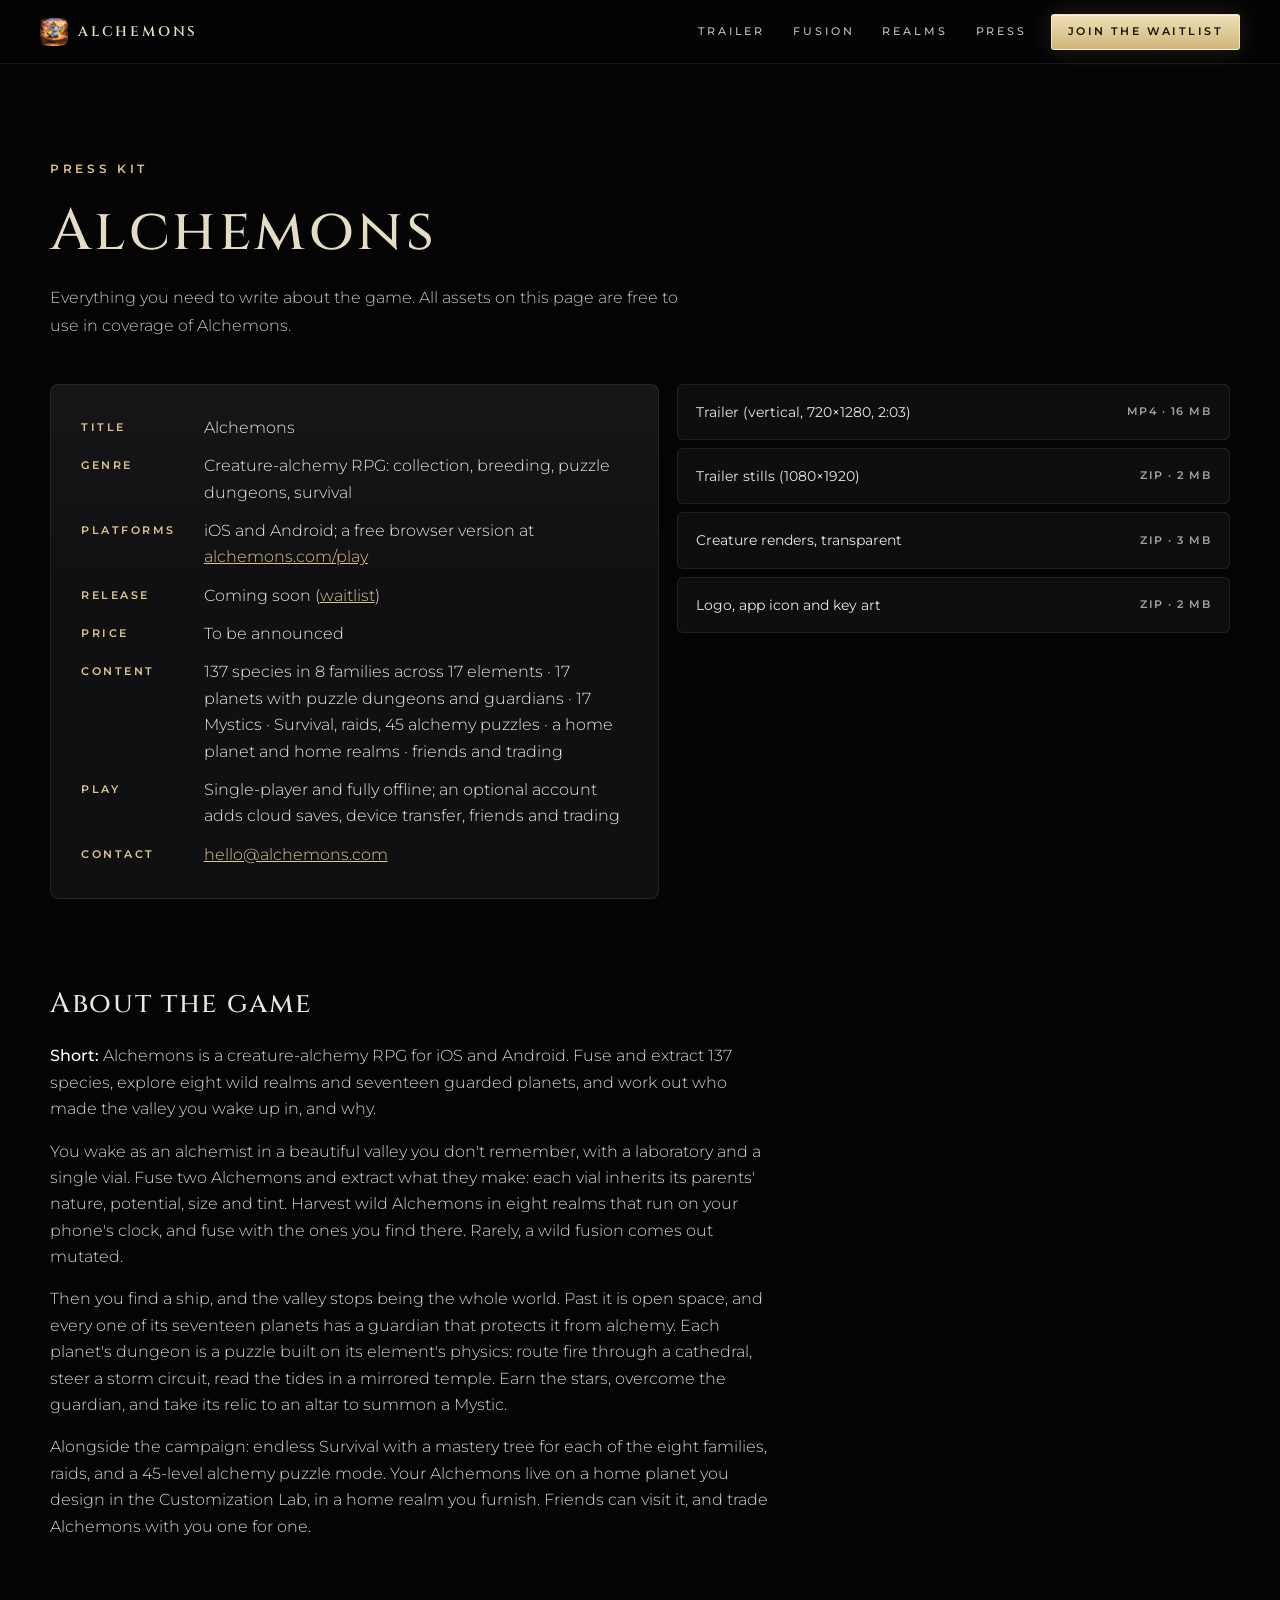
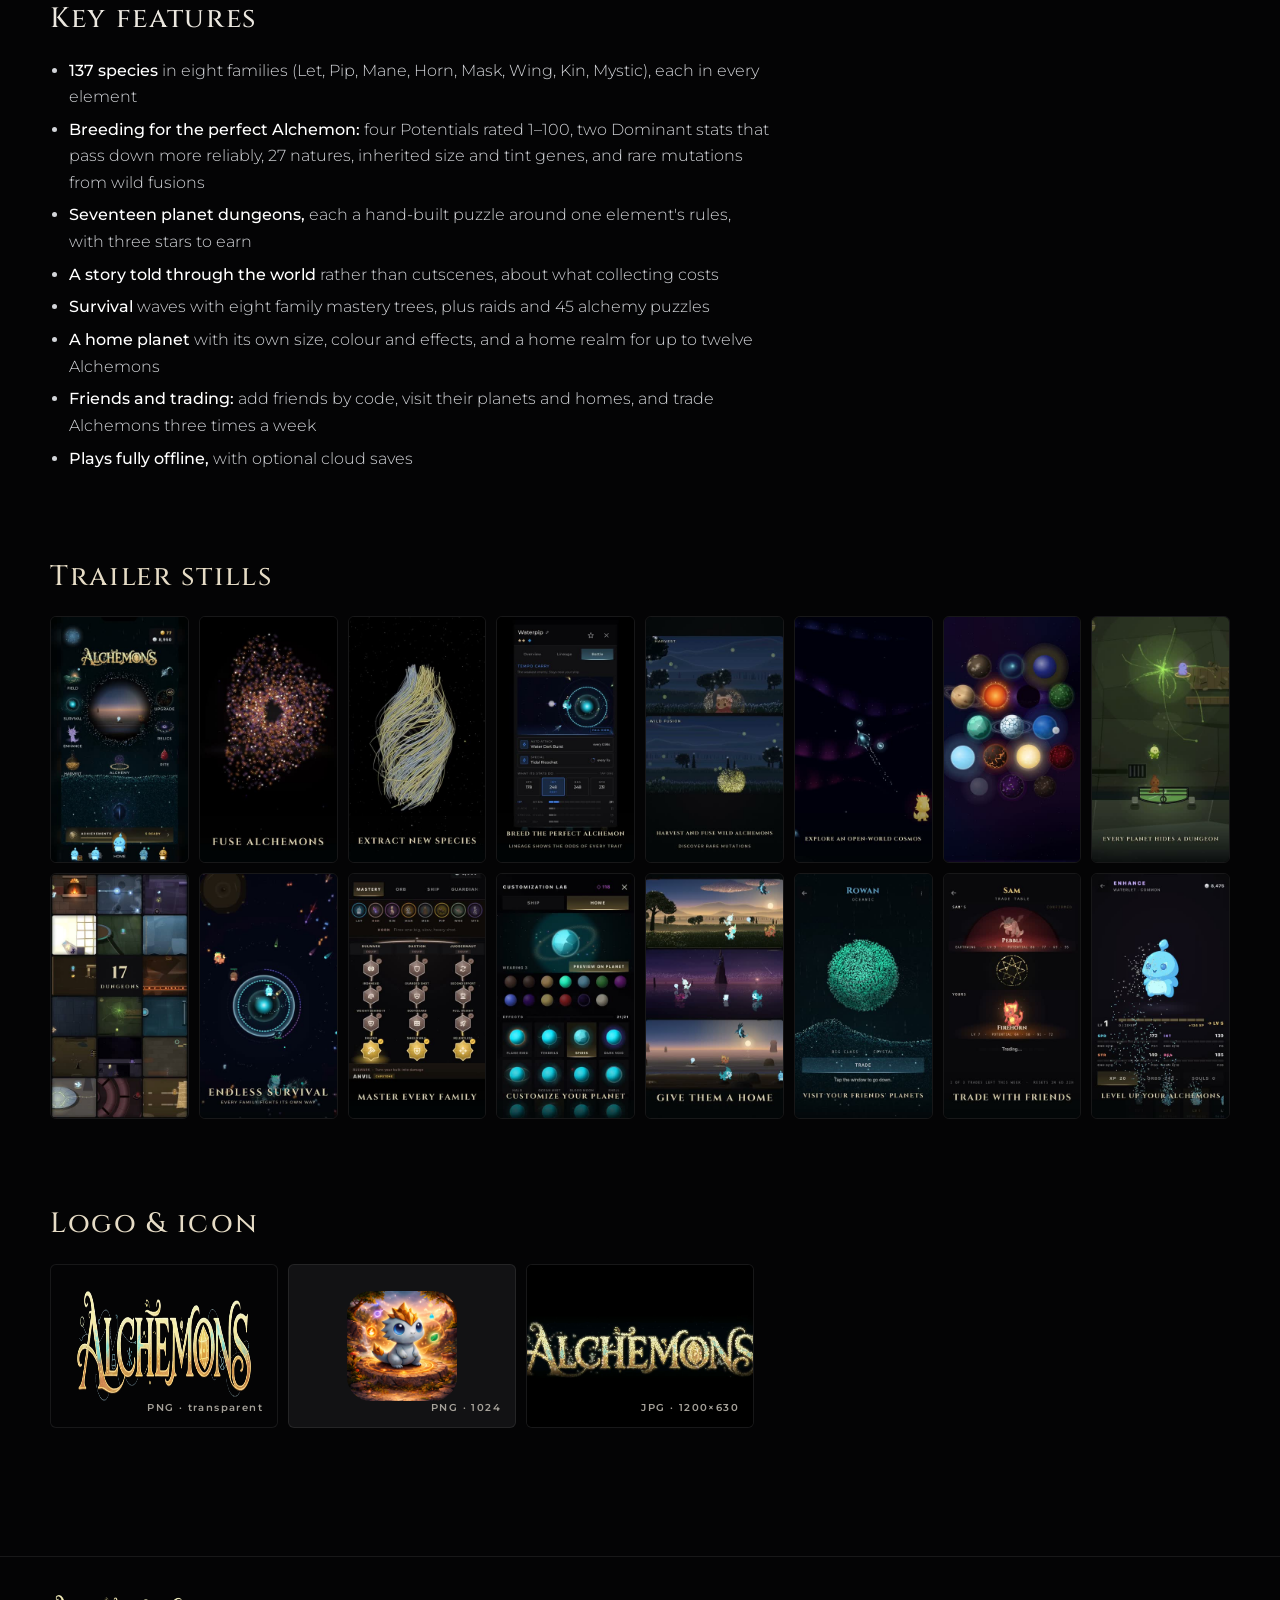
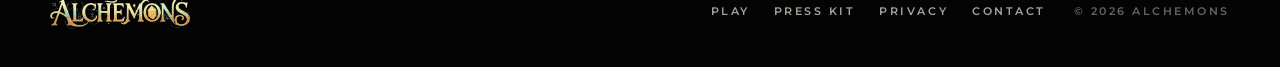
==== commit 32bdf753: "Trailer v19 after the intro; the site in the trailer's type and colours - Trailer v19 (phone export)" ====
--- a/press/index.html
+++ b/press/index.html
@@ -5,15 +5,15 @@
   <meta name="viewport" content="width=device-width, initial-scale=1, viewport-fit=cover">
   <title>Press kit — Alchemons</title>
   <meta name="description" content="Alchemons press kit: fact sheet, description, trailer, screenshots, logos and creature renders.">
-  <meta name="theme-color" content="#050508">
+  <meta name="theme-color" content="#040405">
   <link rel="icon" type="image/png" sizes="32x32" href="/assets/brand/icon-32.png">
   <link rel="apple-touch-icon" href="/assets/brand/icon-180.png">
   <meta property="og:title" content="Alchemons — Press kit">
-  <meta property="og:image" content="/assets/brand/og.jpg">
+  <meta property="og:image" content="https://alchemons.com/assets/brand/og-v19.jpg">
   <link rel="preconnect" href="https://fonts.googleapis.com">
   <link rel="preconnect" href="https://fonts.gstatic.com" crossorigin>
-  <link rel="stylesheet" href="https://fonts.googleapis.com/css2?family=Montserrat:ital,wght@0,300;0,400;0,500;0,600;1,300&display=swap">
-  <link rel="stylesheet" href="/css/site.css?v=3">
+  <link rel="stylesheet" href="https://fonts.googleapis.com/css2?family=Cinzel:wght@400;500;600&family=Crimson+Text:ital@0;1&family=Montserrat:ital,wght@0,300;0,400;0,500;0,600;1,300&display=swap">
+  <link rel="stylesheet" href="/css/site.css?v=4">
 </head>
 <body>
   <header class="nav is-solid">
@@ -22,9 +22,9 @@
       <span>Alchemons</span>
     </a>
     <nav class="nav-links" aria-label="Site">
+      <a href="/#trailer">Trailer</a>
       <a href="/#fusion">Fusion</a>
-      <a href="/#biomes">Biomes</a>
-      <a href="/#trailer">Trailer</a>
+      <a href="/#biomes">Realms</a>
       <a href="/press/" aria-current="page">Press</a>
     </nav>
     <a class="btn btn-gold btn-sm" href="/#waitlist">Join the waitlist</a>
@@ -39,16 +39,16 @@
       </header>
 
       <div class="press-grid">
-        <section class="panel" aria-labelledby="facts">
+        <section class="panel panel-glass" aria-labelledby="facts">
           <h2 id="facts" class="sr-only">Fact sheet</h2>
           <dl class="facts">
             <dt>Title</dt><dd>Alchemons</dd>
             <dt>Genre</dt><dd>Creature-alchemy RPG: collection, breeding, puzzle dungeons, survival</dd>
-            <dt>Platforms</dt><dd>iOS and Android</dd>
+            <dt>Platforms</dt><dd>iOS and Android; a free browser version at <a href="/play/">alchemons.com/play</a></dd>
             <dt>Release</dt><dd>Coming soon (<a href="/#waitlist">waitlist</a>)</dd>
             <dt>Price</dt><dd>To be announced</dd>
-            <dt>Content</dt><dd>137 species in 8 families across 17 elements · 17 planets with puzzle dungeons and guardians · 17 Mystics · Survival, raids, 45 alchemy puzzles, home realms</dd>
-            <dt>Play</dt><dd>Single-player, fully offline; optional account for cloud saves and device transfer</dd>
+            <dt>Content</dt><dd>137 species in 8 families across 17 elements · 17 planets with puzzle dungeons and guardians · 17 Mystics · Survival, raids, 45 alchemy puzzles · a home planet and home realms · friends and trading</dd>
+            <dt>Play</dt><dd>Single-player and fully offline; an optional account adds cloud saves, device transfer, friends and trading</dd>
             <dt>Contact</dt><dd><a href="mailto:hello@alchemons.com">hello@alchemons.com</a></dd>
           </dl>
         </section>
@@ -56,8 +56,8 @@
         <section aria-labelledby="dl">
           <h2 id="dl" class="sr-only">Downloads</h2>
           <ul class="downloads">
-            <li><a href="/assets/media/trailer.mp4" download="alchemons-trailer.mp4">Trailer (vertical, 720×1280, 88s) <small>MP4 · 14 MB</small></a></li>
-            <li><a href="/assets/press/alchemons-screenshots.zip" download>Trailer stills (1080×1920) <small>ZIP · 2 MB</small></a></li>
+            <li><a href="/assets/media/trailer-v19.mp4" download="alchemons-trailer.mp4">Trailer (vertical, 720×1280, 2:03) <small>MP4 · 16 MB</small></a></li>
+            <li><a href="/assets/press/alchemons-trailer-stills.zip" download>Trailer stills (1080×1920) <small>ZIP · 2 MB</small></a></li>
             <li><a href="/assets/press/alchemons-creatures.zip" download>Creature renders, transparent <small>ZIP · 3 MB</small></a></li>
             <li><a href="/assets/press/alchemons-logos.zip" download>Logo, app icon and key art <small>ZIP · 2 MB</small></a></li>
           </ul>
@@ -69,7 +69,7 @@
         <p><strong>Short:</strong> Alchemons is a creature-alchemy RPG for iOS and Android. Fuse and extract 137 species, explore eight wild realms and seventeen guarded planets, and work out who made the valley you wake up in, and why.</p>
         <p>You wake as an alchemist in a beautiful valley you don't remember, with a laboratory and a single vial. Fuse two Alchemons and extract what they make: each vial inherits its parents' nature, potential, size and tint. Harvest wild Alchemons in eight realms that run on your phone's clock, and fuse with the ones you find there. Rarely, a wild fusion comes out mutated.</p>
         <p>Then you find a ship, and the valley stops being the whole world. Past it is open space, and every one of its seventeen planets has a guardian that protects it from alchemy. Each planet's dungeon is a puzzle built on its element's physics: route fire through a cathedral, steer a storm circuit, read the tides in a mirrored temple. Earn the stars, overcome the guardian, and take its relic to an altar to summon a Mystic.</p>
-        <p>Alongside the campaign: endless Survival with a mastery tree for each of the eight families, raids, a 45-level alchemy puzzle mode, and home realms your Alchemons live in.</p>
+        <p>Alongside the campaign: endless Survival with a mastery tree for each of the eight families, raids, and a 45-level alchemy puzzle mode. Your Alchemons live on a home planet you design in the Customization Lab, in a home realm you furnish. Friends can visit it, and trade Alchemons with you one for one.</p>
 
         <h2>Key features</h2>
         <ul>
@@ -78,6 +78,8 @@
           <li><strong>Seventeen planet dungeons,</strong> each a hand-built puzzle around one element's rules, with three stars to earn</li>
           <li><strong>A story told through the world</strong> rather than cutscenes, about what collecting costs</li>
           <li><strong>Survival</strong> waves with eight family mastery trees, plus raids and 45 alchemy puzzles</li>
+          <li><strong>A home planet</strong> with its own size, colour and effects, and a home realm for up to twelve Alchemons</li>
+          <li><strong>Friends and trading:</strong> add friends by code, visit their planets and homes, and trade Alchemons three times a week</li>
           <li><strong>Plays fully offline,</strong> with optional cloud saves</li>
         </ul>
       </section>
@@ -85,30 +87,31 @@
       <section class="press-section" aria-labelledby="stills">
         <h2 id="stills">Trailer stills</h2>
         <ul class="shots">
-            <li><a href="/assets/media/screens/s01-1.jpg" target="_blank" rel="noopener"><img src="/assets/press/thumbs/s01-1.webp" alt="Alchemons trailer still 1" loading="lazy" width="360" height="640"></a></li>
-            <li><a href="/assets/media/screens/s02-18.5.jpg" target="_blank" rel="noopener"><img src="/assets/press/thumbs/s02-18.5.webp" alt="Alchemons trailer still 2" loading="lazy" width="360" height="640"></a></li>
-            <li><a href="/assets/media/screens/s03-21.5.jpg" target="_blank" rel="noopener"><img src="/assets/press/thumbs/s03-21.5.webp" alt="Alchemons trailer still 3" loading="lazy" width="360" height="640"></a></li>
-            <li><a href="/assets/media/screens/s04-24.5.jpg" target="_blank" rel="noopener"><img src="/assets/press/thumbs/s04-24.5.webp" alt="Alchemons trailer still 4" loading="lazy" width="360" height="640"></a></li>
-            <li><a href="/assets/media/screens/s05-30.5.jpg" target="_blank" rel="noopener"><img src="/assets/press/thumbs/s05-30.5.webp" alt="Alchemons trailer still 5" loading="lazy" width="360" height="640"></a></li>
-            <li><a href="/assets/media/screens/s06-33.5.jpg" target="_blank" rel="noopener"><img src="/assets/press/thumbs/s06-33.5.webp" alt="Alchemons trailer still 6" loading="lazy" width="360" height="640"></a></li>
-            <li><a href="/assets/media/screens/s07-36.5.jpg" target="_blank" rel="noopener"><img src="/assets/press/thumbs/s07-36.5.webp" alt="Alchemons trailer still 7" loading="lazy" width="360" height="640"></a></li>
-            <li><a href="/assets/media/screens/s08-39.5.jpg" target="_blank" rel="noopener"><img src="/assets/press/thumbs/s08-39.5.webp" alt="Alchemons trailer still 8" loading="lazy" width="360" height="640"></a></li>
-            <li><a href="/assets/media/screens/s09-42.5.jpg" target="_blank" rel="noopener"><img src="/assets/press/thumbs/s09-42.5.webp" alt="Alchemons trailer still 9" loading="lazy" width="360" height="640"></a></li>
-            <li><a href="/assets/media/screens/s10-45.5.jpg" target="_blank" rel="noopener"><img src="/assets/press/thumbs/s10-45.5.webp" alt="Alchemons trailer still 10" loading="lazy" width="360" height="640"></a></li>
-            <li><a href="/assets/media/screens/s11-54.jpg" target="_blank" rel="noopener"><img src="/assets/press/thumbs/s11-54.webp" alt="Alchemons trailer still 11" loading="lazy" width="360" height="640"></a></li>
-            <li><a href="/assets/media/screens/s12-63.5.jpg" target="_blank" rel="noopener"><img src="/assets/press/thumbs/s12-63.5.webp" alt="Alchemons trailer still 12" loading="lazy" width="360" height="640"></a></li>
-            <li><a href="/assets/media/screens/s13-69.5.jpg" target="_blank" rel="noopener"><img src="/assets/press/thumbs/s13-69.5.webp" alt="Alchemons trailer still 13" loading="lazy" width="360" height="640"></a></li>
-            <li><a href="/assets/media/screens/s14-75.5.jpg" target="_blank" rel="noopener"><img src="/assets/press/thumbs/s14-75.5.webp" alt="Alchemons trailer still 14" loading="lazy" width="360" height="640"></a></li>
-            <li><a href="/assets/media/screens/s15-78.5.jpg" target="_blank" rel="noopener"><img src="/assets/press/thumbs/s15-78.5.webp" alt="Alchemons trailer still 15" loading="lazy" width="360" height="640"></a></li>
+          <li><a href="/assets/media/stills/v19-01.jpg" target="_blank" rel="noopener"><img src="/assets/press/thumbs/v19-01.jpg" alt="Trailer still: The home screen" loading="lazy" width="360" height="640"></a></li>
+          <li><a href="/assets/media/stills/v19-02.jpg" target="_blank" rel="noopener"><img src="/assets/press/thumbs/v19-02.jpg" alt="Trailer still: A fusion, in grains" loading="lazy" width="360" height="640"></a></li>
+          <li><a href="/assets/media/stills/v19-03.jpg" target="_blank" rel="noopener"><img src="/assets/press/thumbs/v19-03.jpg" alt="Trailer still: Extracting a new species" loading="lazy" width="360" height="640"></a></li>
+          <li><a href="/assets/media/stills/v19-04.jpg" target="_blank" rel="noopener"><img src="/assets/press/thumbs/v19-04.jpg" alt="Trailer still: An Alchemon's battle stats" loading="lazy" width="360" height="640"></a></li>
+          <li><a href="/assets/media/stills/v19-05.jpg" target="_blank" rel="noopener"><img src="/assets/press/thumbs/v19-05.jpg" alt="Trailer still: Harvesting and fusing in the wild" loading="lazy" width="360" height="640"></a></li>
+          <li><a href="/assets/media/stills/v19-06.jpg" target="_blank" rel="noopener"><img src="/assets/press/thumbs/v19-06.jpg" alt="Trailer still: The ship in open space" loading="lazy" width="360" height="640"></a></li>
+          <li><a href="/assets/media/stills/v19-07.jpg" target="_blank" rel="noopener"><img src="/assets/press/thumbs/v19-07.jpg" alt="Trailer still: The seventeen planets" loading="lazy" width="360" height="640"></a></li>
+          <li><a href="/assets/media/stills/v19-08.jpg" target="_blank" rel="noopener"><img src="/assets/press/thumbs/v19-08.jpg" alt="Trailer still: A planet dungeon" loading="lazy" width="360" height="640"></a></li>
+          <li><a href="/assets/media/stills/v19-09.jpg" target="_blank" rel="noopener"><img src="/assets/press/thumbs/v19-09.jpg" alt="Trailer still: The seventeen dungeons" loading="lazy" width="360" height="640"></a></li>
+          <li><a href="/assets/media/stills/v19-10.jpg" target="_blank" rel="noopener"><img src="/assets/press/thumbs/v19-10.jpg" alt="Trailer still: Survival" loading="lazy" width="360" height="640"></a></li>
+          <li><a href="/assets/media/stills/v19-11.jpg" target="_blank" rel="noopener"><img src="/assets/press/thumbs/v19-11.jpg" alt="Trailer still: A family's mastery tree" loading="lazy" width="360" height="640"></a></li>
+          <li><a href="/assets/media/stills/v19-12.jpg" target="_blank" rel="noopener"><img src="/assets/press/thumbs/v19-12.jpg" alt="Trailer still: The Customization Lab" loading="lazy" width="360" height="640"></a></li>
+          <li><a href="/assets/media/stills/v19-13.jpg" target="_blank" rel="noopener"><img src="/assets/press/thumbs/v19-13.jpg" alt="Trailer still: Alchemons in their home realms" loading="lazy" width="360" height="640"></a></li>
+          <li><a href="/assets/media/stills/v19-14.jpg" target="_blank" rel="noopener"><img src="/assets/press/thumbs/v19-14.jpg" alt="Trailer still: A friend's planet" loading="lazy" width="360" height="640"></a></li>
+          <li><a href="/assets/media/stills/v19-15.jpg" target="_blank" rel="noopener"><img src="/assets/press/thumbs/v19-15.jpg" alt="Trailer still: Trading with a friend" loading="lazy" width="360" height="640"></a></li>
+          <li><a href="/assets/media/stills/v19-16.jpg" target="_blank" rel="noopener"><img src="/assets/press/thumbs/v19-16.jpg" alt="Trailer still: Enhancing an Alchemon" loading="lazy" width="360" height="640"></a></li>
         </ul>
       </section>
 
       <section class="press-section" aria-labelledby="brand">
         <h2 id="brand">Logo &amp; icon</h2>
         <div class="brand-row">
-          <a class="brand-tile" href="/assets/brand/logo.png" download style="background:#050508"><img src="/assets/brand/logo.webp" alt="Alchemons logo" width="884" height="219" loading="lazy"><span>PNG · transparent</span></a>
-          <a class="brand-tile" href="/assets/brand/icon-1024.png" download style="background:#12121c"><img src="/assets/brand/icon-512.png" alt="Alchemons app icon" width="110" height="110" loading="lazy" style="border-radius:24px"><span>PNG · 1024</span></a>
-          <a class="brand-tile" href="/assets/brand/og.jpg" download style="background:#050508;padding:0;overflow:hidden"><img src="/assets/brand/og.jpg" alt="Alchemons key art" width="1200" height="630" loading="lazy" style="max-height:none;width:100%;height:100%;object-fit:cover"><span>JPG · 1200×630</span></a>
+          <a class="brand-tile" href="/assets/brand/logo.png" download style="background:#040405"><img src="/assets/brand/logo.webp" alt="Alchemons logo" width="884" height="219" loading="lazy"><span>PNG · transparent</span></a>
+          <a class="brand-tile" href="/assets/brand/icon-1024.png" download style="background:#121214"><img src="/assets/brand/icon-512.png" alt="Alchemons app icon" width="110" height="110" loading="lazy" style="border-radius:24px"><span>PNG · 1024</span></a>
+          <a class="brand-tile" href="/assets/brand/og-v19.jpg" download style="background:#040405;padding:0;overflow:hidden"><img src="/assets/brand/og-v19.jpg" alt="Alchemons key art" width="1200" height="630" loading="lazy" style="max-height:none;width:100%;height:100%;object-fit:cover"><span>JPG · 1200×630</span></a>
         </div>
       </section>
     </div>
@@ -118,6 +121,7 @@
     <div class="wrap footer-inner">
       <a class="footer-brand" href="/"><img src="/assets/brand/logo.webp" alt="Alchemons" width="160" height="40" loading="lazy"></a>
       <nav class="footer-links" aria-label="Footer">
+        <a href="/play/">Play</a>
         <a href="/press/">Press kit</a>
         <a href="/privacy/">Privacy</a>
         <a href="mailto:hello@alchemons.com">Contact</a>
--- a/css/site.css
+++ b/css/site.css
@@ -1,28 +1,31 @@
 /* Alchemons — site styles.
-   Follows the game: a teal-black void, dark glass bracketed at the corners,
-   Montserrat in thin spaced capitals, and everything that glows made of grains. */
+   Follows the game as the v19 trailer shows it: a black void, dark glass panels,
+   titles in Cinzel, the story's own lines in Crimson Text italic, labels in
+   Montserrat's spaced capitals, and everything that glows made of grains. */
 
 :root {
-  --void: #04070a;
-  --ink: #0a0d11;
-  --glass: rgba(18, 20, 24, 0.72);
+  --void: #040405;
+  --ink: #0c0c0e;
+  --glass: rgba(17, 17, 19, 0.78);
   --glass-hi: rgba(255, 255, 255, 0.04);
   --line: rgba(255, 255, 255, 0.08);
   --line-hi: rgba(255, 255, 255, 0.16);
-  --bracket: rgba(255, 255, 255, 0.34);
-  --gold: #e9c46a;
-  --gold-hi: #f7e1a3;
-  --gold-lo: #a9832f;
+  --gold: #dcc58f;
+  --gold-hi: #f0e2b8;
+  --gold-lo: #8f7944;
+  --cream: #e6dcc6;
   --teal: #7fd6c8;
-  --text: #ecebe6;
-  --muted: #a3a6ad;
-  --faint: #62666e;
+  --text: #ebe7df;
+  --muted: #a6a29a;
+  --faint: #67635c;
 
   --font: 'Montserrat', system-ui, -apple-system, sans-serif;
+  --title: 'Cinzel', 'Trajan Pro', Georgia, serif;
+  --story: 'Crimson Text', Georgia, 'Times New Roman', serif;
 
   --wrap: 1180px;
   --gutter: clamp(16px, 4vw, 40px);
-  --radius: 4px;
+  --radius: 8px;
   --nav-h: 64px;
 }
 
@@ -42,9 +45,9 @@
 }
 img, video, canvas { display: block; max-width: 100%; }
 a { color: var(--gold); }
-h1, h2, h3 { font-family: var(--font); font-weight: 300; line-height: 1.2; margin: 0; text-wrap: balance; letter-spacing: -0.005em; }
-h2 { font-size: clamp(28px, 3.8vw, 46px); }
-h3 { font-size: clamp(18px, 1.6vw, 21px); font-weight: 400; }
+h1, h2, h3 { font-family: var(--title); font-weight: 500; line-height: 1.22; margin: 0; text-wrap: balance; letter-spacing: .06em; color: var(--cream); }
+h2 { font-size: clamp(26px, 3.3vw, 40px); }
+h3 { font-size: clamp(17px, 1.45vw, 19px); letter-spacing: .07em; }
 p { margin: 0 0 1em; }
 :focus-visible { outline: 1px solid var(--gold); outline-offset: 3px; }
 
@@ -55,38 +58,28 @@
 .wrap { width: min(var(--wrap), 100% - 2 * var(--gutter)); margin-inline: auto; }
 .muted { color: var(--muted); }
 .eyebrow { font-size: 11.5px; font-weight: 600; letter-spacing: 0.32em; text-transform: uppercase; color: var(--gold); margin: 0 0 18px; }
-.lede { font-size: clamp(15.5px, 1.25vw, 17px); font-weight: 300; color: #c4c6cb; max-width: 60ch; line-height: 1.75; }
-
-/* Dark glass with corner brackets, as the game frames its panels. */
-.bracketed { position: relative; background: var(--glass); border: 1px solid var(--line); }
-.bracketed::before {
-  content: ''; position: absolute; inset: -1px; pointer-events: none; z-index: 3;
-  --b: var(--bracket); --l: 14px;
-  background:
-    linear-gradient(var(--b), var(--b)) 0 0 / var(--l) 1px no-repeat,
-    linear-gradient(var(--b), var(--b)) 0 0 / 1px var(--l) no-repeat,
-    linear-gradient(var(--b), var(--b)) 100% 0 / var(--l) 1px no-repeat,
-    linear-gradient(var(--b), var(--b)) 100% 0 / 1px var(--l) no-repeat,
-    linear-gradient(var(--b), var(--b)) 0 100% / var(--l) 1px no-repeat,
-    linear-gradient(var(--b), var(--b)) 0 100% / 1px var(--l) no-repeat,
-    linear-gradient(var(--b), var(--b)) 100% 100% / var(--l) 1px no-repeat,
-    linear-gradient(var(--b), var(--b)) 100% 100% / 1px var(--l) no-repeat;
-}
+.lede { font-size: clamp(15.5px, 1.25vw, 17px); font-weight: 300; color: #c9c5bd; max-width: 60ch; line-height: 1.75; }
+
+/* Dark glass, as the game's sheets and panels are: a faint light from above, a hairline edge. */
+.panel-glass { position: relative; border-radius: var(--radius); background: linear-gradient(180deg, rgba(255, 255, 255, .035), rgba(255, 255, 255, .012) 40%), var(--glass); border: 1px solid var(--line); }
 
 /* ── Buttons ── */
 .btn {
   --h: 48px;
   display: inline-flex; align-items: center; justify-content: center; gap: 8px;
-  height: var(--h); padding: 0 26px; border-radius: 2px;
+  height: var(--h); padding: 0 26px; border-radius: 3px;
   font-family: var(--font); font-size: 12px; font-weight: 600; letter-spacing: 0.22em; text-transform: uppercase;
   text-decoration: none; cursor: pointer; border: 1px solid transparent; white-space: nowrap;
   transition: background .2s ease, border-color .2s ease, color .2s ease, box-shadow .2s ease;
 }
 .btn-sm { --h: 36px; padding: 0 16px; font-size: 11px; }
-.btn-gold { color: #1a1406; background: var(--gold); border-color: var(--gold-hi); box-shadow: 0 0 24px rgba(233, 196, 106, .18); }
-.btn-gold:hover { background: var(--gold-hi); box-shadow: 0 0 34px rgba(233, 196, 106, .32); }
-.btn-ghost { color: var(--text); background: rgba(4, 7, 10, .42); border-color: rgba(255, 255, 255, .3); backdrop-filter: blur(8px); -webkit-backdrop-filter: blur(8px); }
+/* the game's lit gold button: pale gold from above, darker below */
+.btn-gold { color: #17120a; background: linear-gradient(180deg, #efe0b6, #cfb57a); border-color: rgba(255, 244, 214, .7); box-shadow: inset 0 1px 0 rgba(255, 255, 255, .45), 0 0 26px rgba(220, 197, 143, .16); }
+.btn-gold:hover { background: linear-gradient(180deg, #f7ecca, #dcc58f); box-shadow: inset 0 1px 0 rgba(255, 255, 255, .5), 0 0 34px rgba(220, 197, 143, .3); }
+/* and its dark one: black glass with a gold light along the bottom */
+.btn-ghost { color: var(--cream); background: linear-gradient(180deg, rgba(10, 10, 12, .55), rgba(40, 33, 22, .6)); border-color: rgba(220, 197, 143, .32); backdrop-filter: blur(8px); -webkit-backdrop-filter: blur(8px); }
 .btn-ghost:hover { border-color: var(--gold); color: var(--gold-hi); }
+.btn[hidden] { display: none; }
 
 /* ── Nav ── */
 .nav {
@@ -94,14 +87,16 @@
   display: flex; align-items: center; gap: 24px; padding: 0 var(--gutter);
   border-bottom: 1px solid transparent; transition: background .3s ease, border-color .3s ease;
 }
-.nav.is-solid { background: rgba(4, 7, 10, .82); border-bottom-color: var(--line); backdrop-filter: blur(14px); -webkit-backdrop-filter: blur(14px); }
-.nav-brand { display: flex; align-items: center; gap: 10px; text-decoration: none; color: var(--text); font-size: 12px; font-weight: 600; letter-spacing: .3em; text-transform: uppercase; }
+.nav.is-solid { background: rgba(4, 4, 5, .84); border-bottom-color: var(--line); backdrop-filter: blur(14px); -webkit-backdrop-filter: blur(14px); }
+.nav-brand { display: flex; align-items: center; gap: 10px; text-decoration: none; color: var(--cream); font-family: var(--title); font-size: 14px; font-weight: 600; letter-spacing: .2em; text-transform: uppercase; }
 .nav-brand img { border-radius: 6px; }
 .nav-links { display: flex; gap: 28px; margin-left: auto; }
-.nav-links a { font-size: 11px; font-weight: 500; letter-spacing: .26em; text-transform: uppercase; color: rgba(236, 235, 230, .82); text-decoration: none; }
+.nav-links a { font-size: 11px; font-weight: 500; letter-spacing: .26em; text-transform: uppercase; color: rgba(235, 231, 223, .82); text-decoration: none; }
 .nav-links a:hover { color: var(--gold-hi); }
 .nav:not(.is-solid) .nav-brand span, .nav:not(.is-solid) .nav-links a { text-shadow: 0 1px 10px rgba(0, 20, 40, .6); }
 @media (max-width: 760px) { .nav-links { display: none; } .nav .btn { margin-left: auto; } }
+@media (max-width: 420px) { .nav-brand { font-size: 12.5px; letter-spacing: .16em; gap: 8px; } }
+@media (max-width: 350px) { .nav-brand span { display: none; } }
 
 /* ── The Valley ── */
 .valley { position: relative; height: 420vh; height: 420svh; }
@@ -128,12 +123,14 @@
 .hero-logo canvas, .hero-logo img { position: absolute; inset: 0; width: 100%; height: 100%; }
 .hero-logo img { filter: drop-shadow(0 4px 24px rgba(0, 12, 30, .5)); transition: opacity .7s ease, filter .7s ease; }
 .hero-logo.is-grains img { opacity: .22; filter: blur(1.5px) drop-shadow(0 4px 24px rgba(0, 12, 30, .6)); }
-.hero-tag { text-wrap: balance; font-size: 11.5px; font-weight: 600; letter-spacing: .34em; text-transform: uppercase; color: #fff; text-shadow: 0 1px 12px rgba(0, 20, 40, .85); margin: 18px 0 30px; animation: rise 1.4s .4s cubic-bezier(.2, .7, .2, 1) both; }
+.hero-tag { display: flex; flex-wrap: wrap; justify-content: center; gap: 0 .9em; font-size: 11.5px; font-weight: 600; letter-spacing: .34em; text-transform: uppercase; color: #fff; text-shadow: 0 1px 12px rgba(0, 20, 40, .85); margin: 18px 0 30px; animation: rise 1.4s .4s cubic-bezier(.2, .7, .2, 1) both; }
 .hero-actions { display: flex; flex-wrap: wrap; justify-content: center; gap: 12px; animation: rise 1.4s .55s cubic-bezier(.2, .7, .2, 1) both; }
 .hero-cue { position: absolute; bottom: 26px; left: 50%; transform: translateX(-50%); margin: 0; display: flex; flex-direction: column; align-items: center; gap: 10px; font-size: 10px; font-weight: 600; letter-spacing: .42em; text-transform: uppercase; color: rgba(255, 255, 255, .88); text-shadow: 0 1px 6px rgba(0, 20, 0, .7); }
 .hero-cue span { padding-left: .42em; }
 .hero-cue i { width: 1px; height: 38px; background: linear-gradient(rgba(255, 255, 255, .9), transparent); animation: drip 2.2s ease-in-out infinite; transform-origin: top; }
-@media (max-width: 480px) { .hero-tag { letter-spacing: .24em; font-size: 10.5px; } }
+.hero-tag span { white-space: nowrap; }
+.hero-tag span + span::before { content: '·'; margin-right: .9em; }
+@media (max-width: 480px) { .hero-tag { flex-direction: column; letter-spacing: .24em; font-size: 10.5px; gap: 4px; } .hero-tag span + span::before { content: none; } }
 @keyframes rise { from { opacity: 0; transform: translateY(14px); } to { opacity: 1; transform: none; } }
 @keyframes drip { 0% { transform: scaleY(0); opacity: 1; } 60% { transform: scaleY(1); opacity: 1; } 100% { transform: scaleY(1); opacity: 0; } }
 
@@ -141,19 +138,20 @@
 .line {
   position: absolute; left: 50%; top: 50%; width: min(820px, 100% - 2 * var(--gutter)); margin: 0;
   transform: translate(-50%, -50%); text-align: center;
-  font-weight: 300; font-size: clamp(22px, 3.2vw, 40px); line-height: 1.35; color: #fff;
+  font-family: var(--story); font-style: italic; font-weight: 400; font-size: clamp(25px, 3.5vw, 44px); line-height: 1.35; color: #fff;
   text-shadow: 0 2px 22px rgba(0, 0, 0, .8); opacity: 0; will-change: opacity, transform, filter;
 }
 .line span { color: var(--gold-hi); }
-.line-final { font-size: clamp(14px, 1.7vw, 20px); font-weight: 400; letter-spacing: .55em; text-transform: uppercase; padding-left: .55em; color: #f3f1ea; text-shadow: 0 0 30px rgba(127, 214, 200, .25); }
+.line-final { font-family: var(--title); font-style: normal; font-size: clamp(16px, 2vw, 24px); font-weight: 500; letter-spacing: .32em; text-transform: uppercase; padding-left: .32em; color: var(--cream); text-shadow: 0 0 30px rgba(220, 197, 143, .22); }
 
 /* ── Sections ── */
 .section { position: relative; padding: clamp(96px, 12vw, 160px) 0; }
 .section-head { margin-bottom: clamp(40px, 5vw, 64px); max-width: 780px; }
 .section-head h2 { margin-bottom: 20px; }
 /* The game's own lines, as headings: the line itself, then what follows it in the game */
-.quote { font-style: italic; font-weight: 300; }
-.quote span { display: block; margin-top: .35em; font-style: normal; font-size: .58em; letter-spacing: .02em; color: var(--gold-hi); }
+.quote { font-family: var(--story); font-style: italic; font-weight: 400; letter-spacing: 0; line-height: 1.18; font-size: clamp(31px, 4vw, 50px); color: #f2ede3; }
+h3.quote { font-size: clamp(24px, 2.5vw, 32px); }
+.quote span { display: block; margin-top: .3em; font-size: .64em; color: var(--gold); }
 
 /* Sprites: a horizontal strip, stepped */
 .sprite {
@@ -168,9 +166,10 @@
 /* ── Fusion: two Lets, and what they make ── */
 .fusion { padding-top: clamp(48px, 7vw, 96px); }
 .fuse-stage { height: clamp(320px, 36vw, 460px); overflow: hidden; }
+.fuse-stage::before { content: ''; position: absolute; inset: 0; pointer-events: none; background: radial-gradient(ellipse 50% 60% at 50% 42%, rgba(255, 255, 255, .025), transparent 70%); }
 .fuse-stage canvas { position: absolute; inset: 0; width: 100%; height: 100%; }
 .fuse-stage::after { content: ''; position: absolute; left: 0; right: 0; bottom: 0; height: 40%; pointer-events: none; background: linear-gradient(transparent, color-mix(in srgb, var(--tint, #e9c46a) 12%, transparent)); border-bottom: 1px solid color-mix(in srgb, var(--tint, #e9c46a) 55%, transparent); transition: background .6s ease, border-color .6s ease; }
-.fuse-label { position: absolute; z-index: 2; margin: 0; transform: translateX(-50%); text-align: center; white-space: nowrap; font-size: 15px; font-weight: 300; color: #f1efe9; opacity: 0; transition: opacity .4s ease; pointer-events: none; }
+.fuse-label { position: absolute; z-index: 2; margin: 0; transform: translateX(-50%); text-align: center; white-space: nowrap; font-size: 15px; font-weight: 300; color: var(--cream); opacity: 0; transition: opacity .4s ease; pointer-events: none; }
 .fuse-label.is-on { opacity: 1; }
 .fuse-label span { display: block; font-size: 9.5px; font-weight: 600; letter-spacing: .28em; text-transform: uppercase; color: var(--muted); margin-bottom: 2px; }
 .formula { position: absolute; left: 0; right: 0; bottom: 16px; z-index: 2; margin: 0; padding: 0 12px; text-align: center; font-size: 11.5px; font-weight: 600; letter-spacing: .22em; text-transform: uppercase; color: #e9e7e1; }
@@ -178,21 +177,21 @@
 .formula .pct { margin-left: .6em; }
 .formula .odds { display: block; margin-top: 6px; font-size: 10px; letter-spacing: .18em; color: var(--faint); font-weight: 500; }
 .formula-hint { color: var(--muted); }
-.formula .secret { color: #f1efe9; letter-spacing: .3em; }
-.fuse-desc { min-height: 3.4em; max-width: 640px; margin: 18px auto 26px; text-align: center; font-size: 14.5px; font-weight: 300; font-style: italic; color: #c9cbd0; line-height: 1.6; }
-.fuse-desc strong { font-style: normal; font-weight: 400; color: #f1efe9; margin-right: .6em; }
-.fuse-desc span { font-style: normal; font-size: 10px; font-weight: 600; letter-spacing: .24em; text-transform: uppercase; color: var(--muted); margin-right: 1em; }
+.formula .secret { color: var(--cream); letter-spacing: .3em; }
+.fuse-desc { min-height: 3.4em; max-width: 640px; margin: 18px auto 26px; text-align: center; font-family: var(--story); font-size: 18px; font-style: italic; color: #cfcac1; line-height: 1.5; }
+.fuse-desc strong { font-family: var(--title); font-style: normal; font-weight: 500; font-size: 15px; letter-spacing: .06em; color: var(--cream); margin-right: .6em; }
+.fuse-desc span { font-family: var(--font); font-style: normal; font-size: 10px; font-weight: 600; letter-spacing: .24em; text-transform: uppercase; color: var(--muted); margin-right: 1em; }
 @media (max-width: 520px) { .fuse-label { font-size: 13px; } .formula { font-size: 10px; letter-spacing: .14em; } .formula .op { margin: 0 .4em; } }
 
 .let-grid { list-style: none; margin: 0 auto; padding: 0; display: grid; grid-template-columns: repeat(4, minmax(0, 1fr)); gap: 10px; max-width: 560px; }
 .let-grid button {
   --c: #fff;
   width: 100%; aspect-ratio: 1; position: relative; display: grid; place-items: center; padding: 0; cursor: pointer;
-  background: #0d0f13; border: 1px solid var(--line); transition: border-color .2s ease, background .2s ease, opacity .3s ease;
+  background: #0e0e10; border: 1px solid var(--line); border-radius: var(--radius); transition: border-color .2s ease, background .2s ease, opacity .3s ease;
 }
 .let-grid button::after { content: attr(data-el); position: absolute; bottom: 7px; left: 0; right: 0; font-family: var(--font); font-size: 9px; font-weight: 600; letter-spacing: .2em; text-transform: uppercase; color: var(--faint); }
 .let-grid button:hover { border-color: color-mix(in srgb, var(--c) 45%, transparent); }
-.let-grid button[aria-pressed="true"] { border-color: var(--c); background: color-mix(in srgb, var(--c) 8%, #0d0f13); }
+.let-grid button[aria-pressed="true"] { border-color: var(--c); background: color-mix(in srgb, var(--c) 8%, #0e0e10); }
 .let-grid button[aria-pressed="true"]::after { color: var(--c); }
 .let-grid button.is-dim { opacity: .3; }
 .let-grid button.is-dim:hover { opacity: .5; }
@@ -206,8 +205,8 @@
 }
 
 .breeding { display: grid; grid-template-columns: minmax(0, 1fr) minmax(0, 1.25fr); gap: clamp(28px, 4vw, 56px); align-items: center; margin-top: clamp(64px, 8vw, 104px); }
-.breeding-copy h3 { font-size: clamp(22px, 2.3vw, 30px); margin-bottom: 20px; }
-.breeding-copy p:not(.eyebrow) { font-size: 15px; font-weight: 300; color: #c4c6cb; line-height: 1.75; }
+.breeding-copy h3 { margin-bottom: 20px; }
+.breeding-copy p:not(.eyebrow) { font-size: 15px; font-weight: 300; color: #c9c5bd; line-height: 1.75; }
 .potentials { padding: 22px 22px 18px; min-height: 250px; display: flex; flex-direction: column; justify-content: center; }
 .pot-hint { margin: 0; text-align: center; color: var(--muted); font-size: 14px; font-weight: 300; }
 .pot-cols { display: grid; grid-template-columns: repeat(3, minmax(0, 1fr)); gap: 18px; }
@@ -215,7 +214,7 @@
 .pot-col li { display: grid; grid-template-columns: 1fr auto; gap: 4px 8px; align-items: center; }
 .pot-name { margin: 0 0 12px; font-size: 10.5px; font-weight: 600; letter-spacing: .26em; text-transform: uppercase; color: var(--muted); }
 .pot-child { padding: 0 18px; border-inline: 1px solid var(--line); }
-.pot-child .pot-name { color: #f1efe9; letter-spacing: .34em; }
+.pot-child .pot-name { color: var(--cream); letter-spacing: .34em; }
 .pot-col.is-empty .pot-name { color: var(--faint); }
 .pot-label { font-size: 11px; color: var(--muted); }
 .pot-label em, .pot-legend em { font-style: normal; color: var(--gold); margin-left: .45em; font-size: 9px; }
@@ -232,9 +231,9 @@
 .pot-short { display: none; }
 @media (max-width: 480px) { .potentials { padding: 18px 16px 16px; } .pot-cols { gap: 14px; } .pot-child { padding: 0 14px; } .pot-full { display: none; } .pot-short { display: inline; } .pot-legend .btn { margin-left: 0; } }
 
-.genes { list-style: none; margin: clamp(44px, 6vw, 68px) 0 0; padding: 0; display: grid; grid-template-columns: repeat(5, 1fr); gap: 1px; background: var(--line); border: 1px solid var(--line); }
+.genes { list-style: none; margin: clamp(44px, 6vw, 68px) 0 0; padding: 0; display: grid; grid-template-columns: repeat(5, 1fr); gap: 1px; background: var(--line); border: 1px solid var(--line); border-radius: var(--radius); overflow: hidden; }
 .genes li { background: var(--void); padding: 24px 22px; }
-.genes strong { display: block; font-weight: 300; font-size: 38px; color: var(--gold); line-height: 1; margin-bottom: 10px; }
+.genes strong { display: block; font-family: var(--title); font-weight: 500; font-size: 40px; color: var(--gold); line-height: 1; margin-bottom: 12px; }
 .genes span { font-size: 13.5px; color: var(--muted); line-height: 1.55; display: block; }
 @media (max-width: 960px) { .genes { grid-template-columns: repeat(2, 1fr); } .genes li:last-child:nth-child(odd) { grid-column: span 2; } }
 @media (max-width: 420px) { .genes { grid-template-columns: 1fr; } .genes li:last-child:nth-child(odd) { grid-column: auto; } }
@@ -247,8 +246,8 @@
 .biome-window.is-shifting img { visibility: hidden; }
 .biome-window canvas { z-index: 1; pointer-events: none; visibility: hidden; }
 .biome-window.is-shifting canvas { visibility: visible; }
-.biome-caption { position: absolute; left: 0; right: 0; bottom: 0; z-index: 2; margin: 0; padding: 80px 24px 18px; background: linear-gradient(transparent, rgba(4, 7, 10, .6) 45%, rgba(4, 7, 10, .92)); display: flex; flex-wrap: wrap; align-items: baseline; gap: 6px 18px; }
-.biome-caption #biome-name { font-size: 12px; font-weight: 600; letter-spacing: .3em; text-transform: uppercase; color: #fff; }
+.biome-caption { position: absolute; left: 0; right: 0; bottom: 0; z-index: 2; margin: 0; padding: 80px 24px 18px; background: linear-gradient(transparent, rgba(4, 4, 5, .6) 45%, rgba(4, 4, 5, .92)); display: flex; flex-wrap: wrap; align-items: baseline; gap: 6px 18px; }
+.biome-caption #biome-name { font-family: var(--title); font-size: 15px; font-weight: 600; letter-spacing: .16em; text-transform: uppercase; color: var(--cream); }
 .biome-caption #biome-line { font-size: 14px; font-weight: 300; color: #d5d7dc; }
 .portals { list-style: none; margin: 0; padding: 0; display: grid; grid-template-columns: repeat(6, minmax(0, 1fr)); gap: 12px; }
 .portals button { width: 100%; padding: 0; background: none; border: 0; cursor: pointer; display: flex; flex-direction: column; align-items: center; gap: 8px; text-align: center; line-height: 1.5; color: var(--muted); font-family: var(--font); font-size: 10px; font-weight: 600; letter-spacing: .22em; text-transform: uppercase; }
@@ -256,42 +255,50 @@
 .portals button:hover, .portals button[aria-pressed="true"] { color: #fff; }
 @media (max-width: 640px) { .portals { grid-template-columns: repeat(3, minmax(0, 1fr)); } .biome-window { aspect-ratio: 4 / 3; } }
 
-/* ── Trailer ── */
-.trailer-grid { display: grid; grid-template-columns: auto 1fr; gap: clamp(32px, 7vw, 96px); align-items: center; }
-.phone { width: min(330px, 78vw); aspect-ratio: 9 / 16; border-radius: 36px; padding: 9px; background: linear-gradient(160deg, #22262c, #0a0c10 40%, #181b21); box-shadow: 0 0 0 1px rgba(255, 255, 255, .08) inset, 0 40px 120px rgba(0, 0, 0, .6), 0 0 80px rgba(127, 214, 200, .07); }
-.phone video { width: 100%; height: 100%; object-fit: cover; border-radius: 28px; background: #000; }
-.trailer-copy h2 { margin-bottom: 26px; }
-.chapters { list-style: none; margin: 0; padding: 0; counter-reset: ch; max-width: 460px; }
-.chapters li { counter-increment: ch; border-top: 1px solid var(--line); }
-.chapters li:last-child { border-bottom: 1px solid var(--line); }
-.chapters button { width: 100%; display: flex; align-items: baseline; gap: 18px; padding: 13px 4px; text-align: left; cursor: pointer; background: none; border: 0; color: var(--text); font-family: var(--font); font-size: 11.5px; font-weight: 600; letter-spacing: .24em; text-transform: uppercase; transition: color .2s ease, padding .2s ease; }
-.chapters button::before { content: counter(ch, decimal-leading-zero); color: var(--faint); font-size: 10px; letter-spacing: .1em; }
-.chapters button:hover, .chapters button.is-current { color: var(--gold-hi); padding-left: 10px; }
-.chapters button.is-current::before { color: var(--gold); }
-@media (max-width: 760px) { .trailer-grid { grid-template-columns: 1fr; justify-items: center; } .trailer-copy { width: 100%; } }
+/* ── Trailer: the game's own screen, as recorded, and its chapters ── */
+.trailer { padding-top: clamp(72px, 9vw, 120px); }
+.trailer-grid { display: grid; grid-template-columns: auto minmax(0, 1fr); gap: clamp(32px, 7vw, 96px); align-items: center; }
+.screen { position: relative; width: min(340px, 82vw); aspect-ratio: 9 / 16; border-radius: 24px; overflow: hidden; background: #000; border: 1px solid rgba(255, 255, 255, .1); box-shadow: 0 40px 120px rgba(0, 0, 0, .7), 0 0 90px rgba(220, 197, 143, .07); }
+.screen video { width: 100%; height: 100%; object-fit: cover; background: #000; }
+.screen-play { position: absolute; inset: 0; z-index: 2; display: flex; flex-direction: column; align-items: center; justify-content: center; gap: 16px; padding: 0; border: 0; cursor: pointer; background: radial-gradient(ellipse 70% 45% at 50% 50%, rgba(0, 0, 0, .55), rgba(0, 0, 0, .1)); color: var(--cream); font-family: var(--font); font-size: 11px; font-weight: 600; letter-spacing: .26em; text-transform: uppercase; transition: background .3s ease; }
+.screen-play i { width: 78px; height: 78px; border-radius: 50%; border: 1px solid rgba(240, 226, 184, .7); background: rgba(12, 10, 6, .55); backdrop-filter: blur(6px); -webkit-backdrop-filter: blur(6px); box-shadow: 0 0 40px rgba(220, 197, 143, .25), inset 0 0 18px rgba(220, 197, 143, .15); position: relative; transition: transform .3s cubic-bezier(.2, .7, .2, 1), box-shadow .3s ease; }
+.screen-play i::after { content: ''; position: absolute; left: 50%; top: 50%; transform: translate(-36%, -50%); border-style: solid; border-width: 13px 0 13px 21px; border-color: transparent transparent transparent var(--gold-hi); }
+.screen-play span { text-shadow: 0 1px 10px rgba(0, 0, 0, .9); }
+.screen-play:hover i, .screen-play:focus-visible i { transform: scale(1.06); box-shadow: 0 0 56px rgba(220, 197, 143, .4), inset 0 0 18px rgba(220, 197, 143, .2); }
+.screen.is-playing .screen-play { display: none; }
+.trailer-copy h2 { margin-bottom: 16px; }
+.trailer-copy .lede { margin-bottom: 28px; }
+.chapters { list-style: none; margin: 0; padding: 0; max-width: 520px; display: grid; grid-template-columns: repeat(2, minmax(0, 1fr)); column-gap: 28px; }
+.chapters li { border-top: 1px solid var(--line); }
+.chapters button { width: 100%; display: flex; align-items: baseline; gap: 14px; padding: 12px 2px; text-align: left; cursor: pointer; background: none; border: 0; color: var(--text); font-family: var(--title); font-size: 13.5px; font-weight: 500; letter-spacing: .08em; line-height: 1.35; transition: color .2s ease, padding .2s ease; }
+.chapters time { flex: none; width: 2.6em; font-family: var(--font); font-size: 10.5px; font-weight: 600; letter-spacing: .06em; color: var(--faint); font-variant-numeric: tabular-nums; }
+.chapters button:hover, .chapters button.is-current { color: var(--gold-hi); padding-left: 8px; }
+.chapters button.is-current time { color: var(--gold); }
+@media (max-width: 960px) { .chapters { grid-template-columns: 1fr; } }
+@media (max-width: 760px) { .trailer-grid { grid-template-columns: 1fr; justify-items: center; } .trailer-copy { width: 100%; } .chapters { grid-template-columns: repeat(2, minmax(0, 1fr)); column-gap: 16px; max-width: none; } .chapters button { font-size: 12.5px; gap: 10px; } }
+@media (max-width: 360px) { .chapters { grid-template-columns: 1fr; } }
 
 /* ── Play ── */
-.bento { display: grid; grid-template-columns: repeat(4, 1fr); grid-auto-rows: 360px; grid-auto-flow: dense; gap: 12px; }
-.card { position: relative; display: flex; flex-direction: column; overflow: hidden; background: #0d0f13; border: 1px solid var(--line); }
+.bento { display: grid; grid-template-columns: repeat(3, 1fr); grid-auto-rows: 400px; gap: 14px; }
+.card { position: relative; display: flex; flex-direction: column; overflow: hidden; background: #0e0e10; border: 1px solid var(--line); border-radius: var(--radius); }
 .card img { flex: 1; min-height: 0; width: 100%; object-fit: cover; object-position: var(--focus, 50% 50%); transition: transform 1.2s cubic-bezier(.2, .7, .2, 1); }
 .card:hover img { transform: scale(1.04); }
-.card-copy { position: relative; z-index: 1; min-height: 132px; padding: 16px 18px 18px; background: #0d0f13; border-top: 1px solid var(--line); }
-.card h3 { margin-bottom: 6px; }
-.card p { font-size: 13.5px; font-weight: 300; line-height: 1.55; color: #cfd1d5; margin: 0; }
-.card-wide { grid-column: span 2; }
+.card-copy { position: relative; z-index: 1; min-height: 136px; padding: 18px 20px 20px; background: linear-gradient(180deg, rgba(255, 255, 255, .03), transparent), #0e0e10; border-top: 1px solid var(--line); }
+.card h3 { margin-bottom: 8px; }
+.card p { font-size: 13.5px; font-weight: 300; line-height: 1.6; color: #d0ccc4; margin: 0; }
 .play-foot { margin-top: 28px; text-align: center; font-size: 10.5px; font-weight: 600; letter-spacing: .3em; text-transform: uppercase; color: var(--muted); }
-@media (max-width: 980px) { .bento { grid-template-columns: repeat(2, 1fr); grid-auto-rows: 340px; } }
-@media (max-width: 560px) { .bento { grid-template-columns: 1fr; grid-auto-rows: auto; } .card img { flex: none; height: auto; aspect-ratio: 4 / 3; } .card-copy { min-height: 0; } .card-wide { grid-column: auto; } }
+@media (max-width: 980px) { .bento { grid-template-columns: repeat(2, 1fr); grid-auto-rows: 360px; } .card:last-child:nth-child(odd) { grid-column: span 2; } }
+@media (max-width: 560px) { .bento { grid-template-columns: 1fr; grid-auto-rows: auto; } .card img { flex: none; height: auto; aspect-ratio: 4 / 3; } .card-copy { min-height: 0; } .card:last-child:nth-child(odd) { grid-column: auto; } }
 
 /* ── Waitlist ── */
 .waitlist { overflow: hidden; text-align: center; border-top: 1px solid var(--line); }
 .grains { position: absolute; inset: 0; width: 100%; height: 100%; }
 .waitlist-inner { position: relative; display: flex; flex-direction: column; align-items: center; }
-.waitlist-icon { border-radius: 20px; margin-bottom: 28px; box-shadow: 0 0 0 1px rgba(255, 255, 255, .1), 0 20px 60px rgba(127, 214, 200, .14); }
+.waitlist-icon { border-radius: 20px; margin-bottom: 28px; box-shadow: 0 0 0 1px rgba(255, 255, 255, .1), 0 20px 60px rgba(220, 197, 143, .14); }
 .waitlist h2 { margin-bottom: 14px; }
 .waitlist .lede { margin-inline: auto; margin-bottom: 32px; }
 .signup { width: min(500px, 100%); }
-.signup-row { display: flex; gap: 6px; padding: 5px; background: rgba(13, 15, 19, .85); border: 1px solid var(--line-hi); }
+.signup-row { display: flex; gap: 6px; padding: 5px; background: rgba(14, 14, 16, .88); border: 1px solid var(--line-hi); border-radius: 6px; }
 .signup-row:focus-within { border-color: var(--gold); }
 .signup input[type=email] { flex: 1; min-width: 0; background: none; border: 0; outline: none; color: var(--text); font-family: var(--font); font-size: 15px; padding: 0 14px; }
 .signup input[type=email]::placeholder { color: var(--faint); }
@@ -299,7 +306,7 @@
 .platforms { border: 0; margin: 14px 0 0; padding: 0; display: flex; justify-content: center; flex-wrap: wrap; gap: 8px; }
 .platforms label { cursor: pointer; }
 .platforms input { position: absolute; opacity: 0; pointer-events: none; }
-.platforms span { display: inline-block; font-size: 10.5px; font-weight: 600; letter-spacing: .2em; text-transform: uppercase; padding: 8px 13px; border: 1px solid var(--line); color: var(--muted); transition: all .2s ease; }
+.platforms span { display: inline-block; font-size: 10.5px; font-weight: 600; letter-spacing: .2em; text-transform: uppercase; padding: 8px 13px; border: 1px solid var(--line); border-radius: 3px; color: var(--muted); transition: all .2s ease; }
 .platforms input:checked + span { color: var(--gold-hi); border-color: var(--gold); }
 .platforms input:focus-visible + span { outline: 1px solid var(--gold); outline-offset: 2px; }
 .hp { position: absolute; left: -9999px; }
@@ -321,7 +328,7 @@
 @media (max-width: 640px) { .footer-inner { flex-direction: column; text-align: center; } .footer-links { margin: 0; justify-content: center; } }
 
 /* ── Reveal ── */
-.reveal { opacity: 0; transform: translateY(20px); transition: opacity 1s ease, transform 1s cubic-bezier(.2, .7, .2, 1); }
+.reveal { opacity: 0; transform: translateY(16px); transition: opacity .8s ease, transform .8s cubic-bezier(.2, .7, .2, 1); }
 .reveal.is-in { opacity: 1; transform: none; }
 @media (prefers-reduced-motion: reduce) { .reveal { opacity: 1; transform: none; transition: none; } }
 
@@ -342,11 +349,13 @@
 .press-grid { display: grid; grid-template-columns: 1.1fr 1fr; gap: 18px; align-items: start; }
 @media (max-width: 860px) { .press-grid { grid-template-columns: 1fr; } }
 .downloads { list-style: none; margin: 0; padding: 0; display: grid; gap: 8px; }
-.downloads a { display: flex; justify-content: space-between; align-items: center; gap: 16px; padding: 16px 18px; background: #0d0f13; border: 1px solid var(--line); color: var(--text); text-decoration: none; font-size: 13.5px; transition: border-color .2s ease; }
+.downloads a { display: flex; justify-content: space-between; align-items: center; gap: 16px; padding: 16px 18px; background: #0e0e10; border: 1px solid var(--line); border-radius: 6px; color: var(--text); text-decoration: none; font-size: 13.5px; transition: border-color .2s ease; }
 .downloads a:hover { border-color: var(--gold); }
 .downloads small { color: var(--muted); font-size: 10.5px; font-weight: 600; letter-spacing: .14em; white-space: nowrap; }
-.shots { display: grid; grid-template-columns: repeat(auto-fill, minmax(150px, 1fr)); gap: 10px; list-style: none; padding: 0; margin: 0; }
-.shots a { display: block; overflow: hidden; border: 1px solid var(--line); aspect-ratio: 9 / 16; transition: border-color .2s ease; }
+.shots { display: grid; grid-template-columns: repeat(8, minmax(0, 1fr)); gap: 10px; list-style: none; padding: 0; margin: 0; }
+@media (max-width: 900px) { .shots { grid-template-columns: repeat(4, minmax(0, 1fr)); } }
+@media (max-width: 420px) { .shots { grid-template-columns: repeat(2, minmax(0, 1fr)); } }
+.shots a { display: block; overflow: hidden; border: 1px solid var(--line); border-radius: 6px; aspect-ratio: 9 / 16; transition: border-color .2s ease; }
 .shots-wide { grid-template-columns: repeat(auto-fill, minmax(260px, 1fr)); margin-bottom: 10px; }
 .shots-wide a { aspect-ratio: 16 / 8.8; }
 .shots a:hover { border-color: var(--gold); }
@@ -354,7 +363,7 @@
 .press-section { margin-top: clamp(56px, 7vw, 88px); }
 .press-section > h2 { font-size: clamp(20px, 2.4vw, 28px); margin-bottom: 22px; }
 .brand-row { display: grid; grid-template-columns: repeat(auto-fill, minmax(220px, 1fr)); gap: 10px; }
-.brand-tile { border: 1px solid var(--line); padding: 26px; display: grid; place-items: center; min-height: 160px; text-decoration: none; position: relative; }
+.brand-tile { border: 1px solid var(--line); border-radius: 6px; padding: 26px; display: grid; place-items: center; min-height: 160px; text-decoration: none; position: relative; }
 .brand-tile img { max-height: 110px; width: auto; }
 .brand-tile span { position: absolute; bottom: 10px; right: 14px; font-size: 10px; font-weight: 600; color: var(--muted); letter-spacing: .14em; }
 .lost { min-height: 100vh; min-height: 100svh; display: grid; place-items: center; text-align: center; padding: var(--gutter); }
